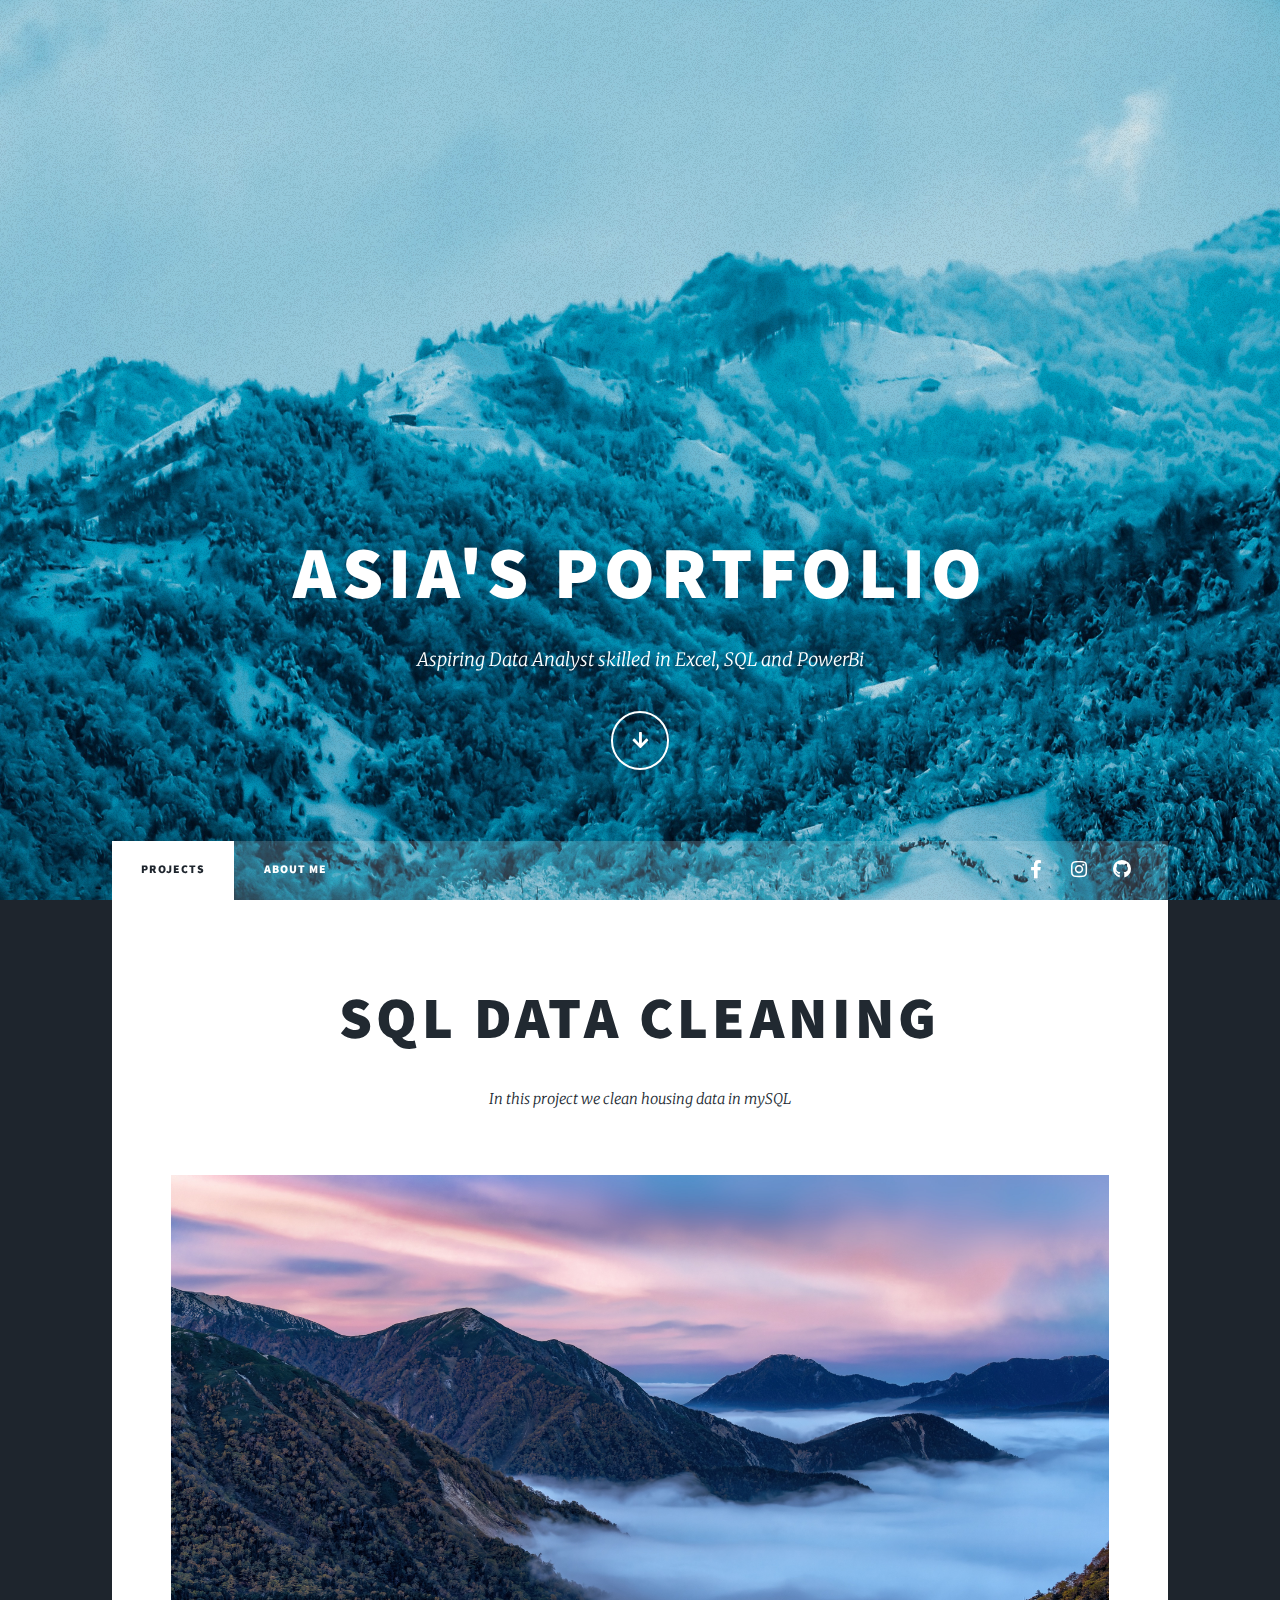
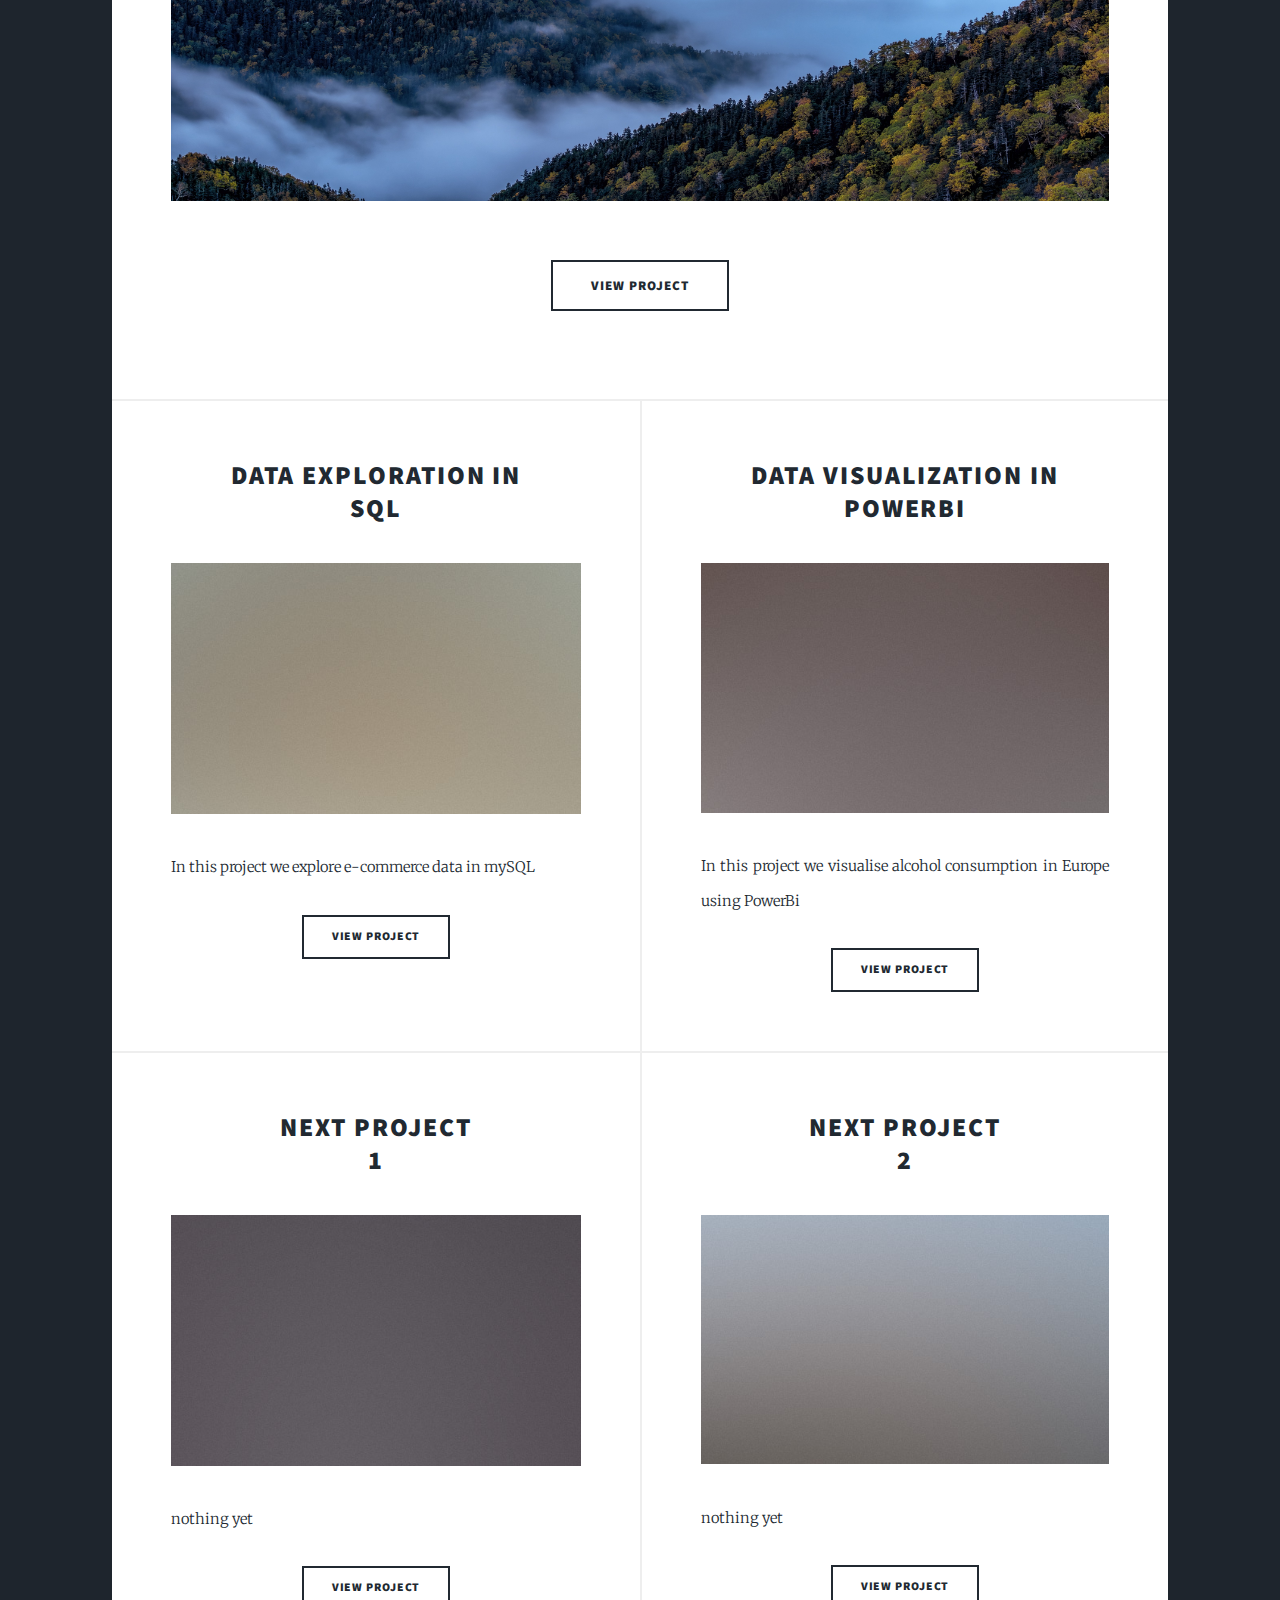
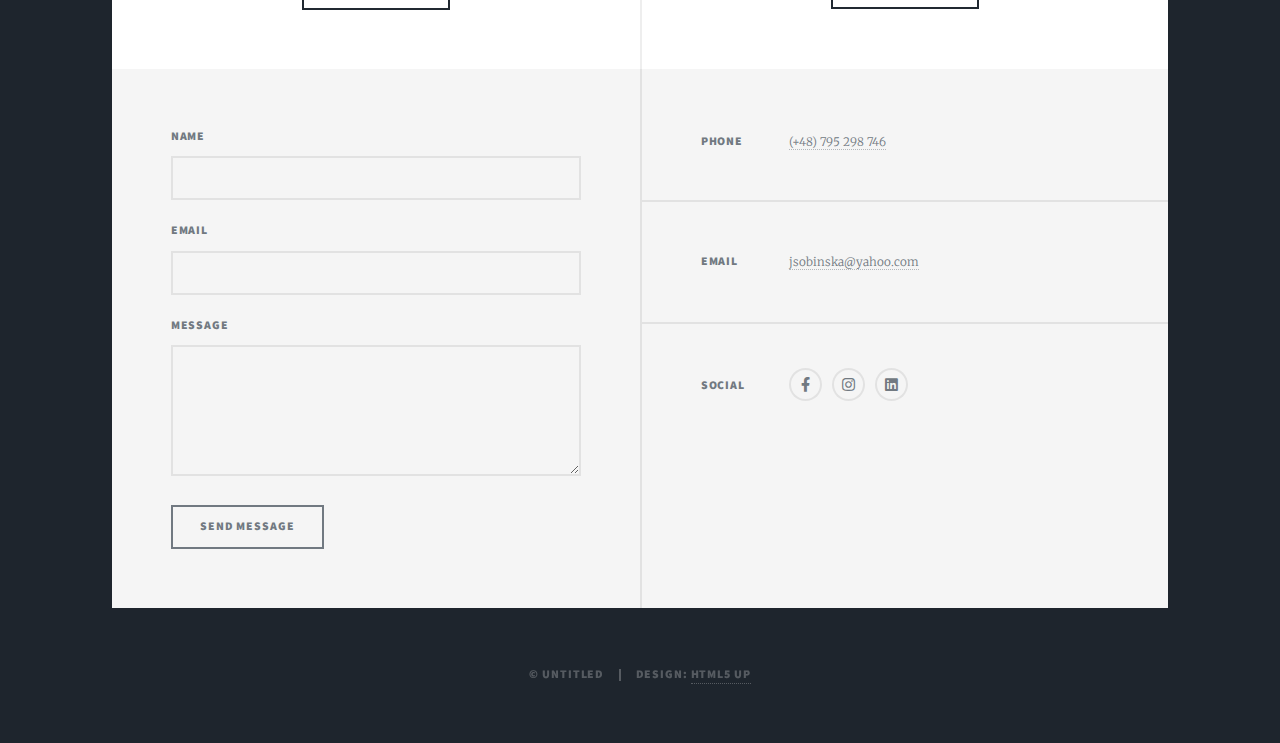
==== index.html @ 91b2936a "Add files via upload" ====
<!DOCTYPE HTML>
<!--
	Massively by HTML5 UP
	html5up.net | @ajlkn
	Free for personal and commercial use under the CCA 3.0 license (html5up.net/license)
-->
<html>
	<head>
		<title>Asia's Portfolio</title>
		<meta charset="utf-8" />
		<meta name="viewport" content="width=device-width, initial-scale=1, user-scalable=no" />
		<link rel="stylesheet" href="assets/css/main.css" />
		<noscript><link rel="stylesheet" href="assets/css/noscript.css" /></noscript>
	</head>
	<body class="is-preload">

		<!-- Wrapper -->
			<div id="wrapper" class="fade-in">

				<!-- Intro -->
					<div id="intro">
						<h1>Asia's Portfolio<br />
						</h1>
						<p>Aspiring Data Analyst skilled in Excel, SQL and PowerBi</p>
						<ul class="actions">
							<li><a href="#header" class="button icon solid solo fa-arrow-down scrolly">Continue</a></li>
						</ul>
					</div>

				<!-- Nav -->
					<nav id="nav">
						<ul class="links">
							<li class="active"><a href="index.html">Projects</a></li>
							<li><a href="generic.html">About me</a></li>
						</ul>
						<ul class="icons">
							<li><a href="#" class="icon brands fa-facebook-f"><span class="label">Facebook</span></a></li>
							<li><a href="#" class="icon brands fa-instagram"><span class="label">Instagram</span></a></li>
							<li><a href="#" class="icon brands fa-github"><span class="label">GitHub</span></a></li>
						</ul>
					</nav>

				<!-- Main -->
					<div id="main">

						<!-- Featured Post -->
							<article class="post featured">
								<header class="major">
									<h2><a href="#"> SQL Data Cleaning<br />
									</a></h2>
									<p>In this project we clean housing data in mySQL</p>
								</header>
								<a href="#" class="image main"><img src="images/mountains-7538471.jpg" alt="" /></a>
								<ul class="actions special">
									<li><a href="#" class="button large">View Project</a></li>
								</ul>
							</article>

						<!-- Posts -->
							<section class="posts">
								<article>
									<header>
										<h2><a href="#">Data Exploration in <br />
										SQL</a></h2>
									</header>
									<a href="#" class="image fit"><img src="images/pic02.jpg" alt="" /></a>
									<p>In this project we explore e-commerce data in mySQL</p>
									<ul class="actions special">
										<li><a href="#" class="button">View Project</a></li>
									</ul>
								</article>
								<article>
									<header>
										<h2><a href="#">Data Visualization in PowerBi<br />
										</a></h2>
									</header>
									<a href="#" class="image fit"><img src="images/pic03.jpg" alt="" /></a>
									<p>In this project we visualise alcohol consumption in Europe using PowerBi</p>
									<ul class="actions special">
										<li><a href="#" class="button">View Project</a></li>
									</ul>
								</article>
								<article>
									<header>
										<h2><a href="#">NEXT project<br />
										1</a></h2>
									</header>
									<a href="#" class="image fit"><img src="images/pic04.jpg" alt="" /></a>
									<p>nothing yet</p>
									<ul class="actions special">
										<li><a href="#" class="button">View Project</a></li>
									</ul>
								</article>
								<article>
									<header>
										<h2><a href="#">NEXT project<br />
										2</a></h2>
									</header>
									<a href="#" class="image fit"><img src="images/pic05.jpg" alt="" /></a>
									<p>nothing yet</p>
									<ul class="actions special">
										<li><a href="#" class="button">View Project</a></li>
									</ul>
								</article>
								
							</section>

					</div>

				<!-- Footer -->
					<footer id="footer">
						<section>
							<form method="post" action="#">
								<div class="fields">
									<div class="field">
										<label for="name">Name</label>
										<input type="text" name="name" id="name" />
									</div>
									<div class="field">
										<label for="email">Email</label>
										<input type="text" name="email" id="email" />
									</div>
									<div class="field">
										<label for="message">Message</label>
										<textarea name="message" id="message" rows="3"></textarea>
									</div>
								</div>
								<ul class="actions">
									<li><input type="submit" value="Send Message" /></li>
								</ul>
							</form>
						</section>
						<section class="split contact">
							<section>
								<h3>Phone</h3>
								<p><a href="#">(+48) 795 298 746</a></p>
							</section>
							<section>
								<h3>Email</h3>
								<p><a href="#">jsobinska@yahoo.com</a></p>
							</section>
							<section>
								<h3>Social</h3>
								<ul class="icons alt">
									<li><a href="#" class="icon brands alt fa-facebook-f"><span class="label">Facebook</span></a></li>
									<li><a href="#" class="icon brands alt fa-instagram"><span class="label">Instagram</span></a></li>
									<li><a href="#" class="icon brands alt fa-linkedin"><span class="label">Linkedin</span></a></li>
								</ul>
							</section>
						</section>
					</footer>

				<!-- Copyright -->
					<div id="copyright">
						<ul><li>&copy; Untitled</li><li>Design: <a href="https://html5up.net">HTML5 UP</a></li></ul>
					</div>

			</div>

		<!-- Scripts -->
			<script src="assets/js/jquery.min.js"></script>
			<script src="assets/js/jquery.scrollex.min.js"></script>
			<script src="assets/js/jquery.scrolly.min.js"></script>
			<script src="assets/js/browser.min.js"></script>
			<script src="assets/js/breakpoints.min.js"></script>
			<script src="assets/js/util.js"></script>
			<script src="assets/js/main.js"></script>

	</body>
</html>
---- assets/css/main.css ----
@import url(fontawesome-all.min.css);
@import url("https://fonts.googleapis.com/css?family=Merriweather:300,700,300italic,700italic|Source+Sans+Pro:900");

/*
	Massively by HTML5 UP
	html5up.net | @ajlkn
	Free for personal and commercial use under the CCA 3.0 license (html5up.net/license)
*/

html, body, div, span, applet, object,
iframe, h1, h2, h3, h4, h5, h6, p, blockquote,
pre, a, abbr, acronym, address, big, cite,
code, del, dfn, em, img, ins, kbd, q, s, samp,
small, strike, strong, sub, sup, tt, var, b,
u, i, center, dl, dt, dd, ol, ul, li, fieldset,
form, label, legend, table, caption, tbody,
tfoot, thead, tr, th, td, article, aside,
canvas, details, embed, figure, figcaption,
footer, header, hgroup, menu, nav, output, ruby,
section, summary, time, mark, audio, video {
	margin: 0;
	padding: 0;
	border: 0;
	font-size: 100%;
	font: inherit;
	vertical-align: baseline;}

article, aside, details, figcaption, figure,
footer, header, hgroup, menu, nav, section {
	display: block;}

body {
	line-height: 1;
}

ol, ul {
	list-style: none;
}

blockquote, q {
	quotes: none;
}

	blockquote:before, blockquote:after, q:before, q:after {
		content: '';
		content: none;
	}

table {
	border-collapse: collapse;
	border-spacing: 0;
}

body {
	-webkit-text-size-adjust: none;
}

mark {
	background-color: transparent;
	color: inherit;
}

input::-moz-focus-inner {
	border: 0;
	padding: 0;
}

input, select, textarea {
	-moz-appearance: none;
	-webkit-appearance: none;
	-ms-appearance: none;
	appearance: none;
}

/* Basic */

	@-ms-viewport {
		width: device-width;
	}

	body {
		-ms-overflow-style: scrollbar;
	}

	@media screen and (max-width: 480px) {

		html, body {
			min-width: 320px;
		}

	}

	html {
		box-sizing: border-box;
	}

	*, *:before, *:after {
		box-sizing: inherit;
	}

	body {
		background-color: #1e252d;
	}

		body.is-preload *, body.is-preload *:before, body.is-preload *:after {
			-moz-animation: none !important;
			-webkit-animation: none !important;
			-ms-animation: none !important;
			animation: none !important;
			-moz-transition: none !important;
			-webkit-transition: none !important;
			-ms-transition: none !important;
			transition: none !important;
		}

/* Type */

	html {
		font-size: 16pt;
	}

		@media screen and (max-width: 1680px) {

			html {
				font-size: 12pt;
			}

		}

		@media screen and (max-width: 1280px) {

			html {
				font-size: 11pt;
			}

		}

		@media screen and (max-width: 360px) {

			html {
				font-size: 10pt;
			}

		}

	body {
		color: #212931;
	}

	body, input, select, textarea {
		font-family: "Merriweather", Georgia, serif;
		font-weight: 300;
		font-size: 1rem;
		line-height: 2.375;
	}

	a {
		-moz-transition: color 0.2s ease-in-out, background-color 0.2s ease-in-out, border-color 0.2s ease-in-out, box-shadow 0.2s ease-in-out;
		-webkit-transition: color 0.2s ease-in-out, background-color 0.2s ease-in-out, border-color 0.2s ease-in-out, box-shadow 0.2s ease-in-out;
		-ms-transition: color 0.2s ease-in-out, background-color 0.2s ease-in-out, border-color 0.2s ease-in-out, box-shadow 0.2s ease-in-out;
		transition: color 0.2s ease-in-out, background-color 0.2s ease-in-out, border-color 0.2s ease-in-out, box-shadow 0.2s ease-in-out;
		border-bottom: dotted 1px;
		text-decoration: none;
	}

		a:hover {
			border-bottom-color: transparent;
		}

	strong, b {
		font-weight: 600;
	}

	em, i {
		font-style: italic;
	}

	p {
		text-align: justify;
		margin: 0 0 2rem 0;
	}

	h1, h2, h3, h4, h5, h6 {
		font-family: "Source Sans Pro", Helvetica, sans-serif;
		font-weight: 900;
		line-height: 1.5;
		letter-spacing: 0.075em;
		text-transform: uppercase;
		margin: 0 0 1rem 0;
	}

		h1 a, h2 a, h3 a, h4 a, h5 a, h6 a {
			border-bottom: 0;
			color: inherit;
			text-decoration: none;
		}

	h1 {
		font-size: 4rem;
		line-height: 1.1;
		margin: 0 0 2rem 0;
	}

	h2 {
		font-size: 1.75rem;
		line-height: 1.3;
		margin: 0 0 1.5rem 0;
	}

	h3 {
		font-size: 1.25rem;
		margin: 0 0 1.5rem 0;
	}

	h4 {
		font-size: 1rem;
	}

	h5 {
		font-size: 0.9rem;
	}

	h6 {
		font-size: 0.8rem;
	}

	sub {
		font-size: 0.8rem;
		position: relative;
		top: 0.5rem;
	}

	sup {
		font-size: 0.8rem;
		position: relative;
		top: -0.5rem;
	}

	blockquote {
		border-left: solid 4px;
		font-style: italic;
		margin: 0 0 2rem 0;
		padding: 0.5rem 0 0.5rem 2rem;
	}

	code {
		border: solid 2px;
		font-family: "Courier New", monospace;
		font-size: 0.9rem;
		margin: 0 0.25rem;
		padding: 0.25rem 0.65rem;
	}

	pre {
		-webkit-overflow-scrolling: touch;
		font-family: "Courier New", monospace;
		font-size: 0.9rem;
		margin: 0 0 2rem 0;
	}

		pre code {
			display: block;
			line-height: 1.75;
			padding: 1rem 1.5rem;
			overflow-x: auto;
		}

	hr {
		border: 0;
		border-bottom: solid 2px;
		margin: 3rem 0;
	}

		hr.major {
			margin: 5rem 0;
		}

	.align-left {
		text-align: left;
	}

	.align-center {
		text-align: center;
	}

	.align-right {
		text-align: right;
	}

	input, select, textarea {
		color: #212931;
	}

	a {
		color: #212931;
		border-bottom-color: rgba(33, 41, 49, 0.5);
	}

		a:hover {
			border-bottom-color: transparent;
			color: #18bfef !important;
		}

	strong, b {
		color: #212931;
	}

	h1, h2, h3, h4, h5, h6 {
		color: #212931;
	}

	blockquote {
		border-left-color: #eeeeee;
	}

	code {
		background: rgba(220, 220, 220, 0.25);
		border-color: #eeeeee;
	}

	hr {
		border-bottom-color: #eeeeee;
	}

/* Row */

	.row {
		display: flex;
		flex-wrap: wrap;
		box-sizing: border-box;
		align-items: stretch;
	}

		.row > * {
			box-sizing: border-box;
		}

		.row.gtr-uniform > * > :last-child {
			margin-bottom: 0;
		}

		.row.aln-left {
			justify-content: flex-start;
		}

		.row.aln-center {
			justify-content: center;
		}

		.row.aln-right {
			justify-content: flex-end;
		}

		.row.aln-top {
			align-items: flex-start;
		}

		.row.aln-middle {
			align-items: center;
		}

		.row.aln-bottom {
			align-items: flex-end;
		}

		.row > .imp {
			order: -1;
		}

		.row > .col-1 {
			width: 8.33333%;
		}

		.row > .off-1 {
			margin-left: 8.33333%;
		}

		.row > .col-2 {
			width: 16.66667%;
		}

		.row > .off-2 {
			margin-left: 16.66667%;
		}

		.row > .col-3 {
			width: 25%;
		}

		.row > .off-3 {
			margin-left: 25%;
		}

		.row > .col-4 {
			width: 33.33333%;
		}

		.row > .off-4 {
			margin-left: 33.33333%;
		}

		.row > .col-5 {
			width: 41.66667%;
		}

		.row > .off-5 {
			margin-left: 41.66667%;
		}

		.row > .col-6 {
			width: 50%;
		}

		.row > .off-6 {
			margin-left: 50%;
		}

		.row > .col-7 {
			width: 58.33333%;
		}

		.row > .off-7 {
			margin-left: 58.33333%;
		}

		.row > .col-8 {
			width: 66.66667%;
		}

		.row > .off-8 {
			margin-left: 66.66667%;
		}

		.row > .col-9 {
			width: 75%;
		}

		.row > .off-9 {
			margin-left: 75%;
		}

		.row > .col-10 {
			width: 83.33333%;
		}

		.row > .off-10 {
			margin-left: 83.33333%;
		}

		.row > .col-11 {
			width: 91.66667%;
		}

		.row > .off-11 {
			margin-left: 91.66667%;
		}

		.row > .col-12 {
			width: 100%;
		}

		.row > .off-12 {
			margin-left: 100%;
		}

		.row.gtr-0 {
			margin-top: 0;
			margin-left: 0rem;
		}

			.row.gtr-0 > * {
				padding: 0 0 0 0rem;
			}

			.row.gtr-0.gtr-uniform {
				margin-top: 0rem;
			}

				.row.gtr-0.gtr-uniform > * {
					padding-top: 0rem;
				}

		.row.gtr-25 {
			margin-top: 0;
			margin-left: -0.375rem;
		}

			.row.gtr-25 > * {
				padding: 0 0 0 0.375rem;
			}

			.row.gtr-25.gtr-uniform {
				margin-top: -0.375rem;
			}

				.row.gtr-25.gtr-uniform > * {
					padding-top: 0.375rem;
				}

		.row.gtr-50 {
			margin-top: 0;
			margin-left: -0.75rem;
		}

			.row.gtr-50 > * {
				padding: 0 0 0 0.75rem;
			}

			.row.gtr-50.gtr-uniform {
				margin-top: -0.75rem;
			}

				.row.gtr-50.gtr-uniform > * {
					padding-top: 0.75rem;
				}

		.row {
			margin-top: 0;
			margin-left: -1.5rem;
		}

			.row > * {
				padding: 0 0 0 1.5rem;
			}

			.row.gtr-uniform {
				margin-top: -1.5rem;
			}

				.row.gtr-uniform > * {
					padding-top: 1.5rem;
				}

		.row.gtr-150 {
			margin-top: 0;
			margin-left: -2.25rem;
		}

			.row.gtr-150 > * {
				padding: 0 0 0 2.25rem;
			}

			.row.gtr-150.gtr-uniform {
				margin-top: -2.25rem;
			}

				.row.gtr-150.gtr-uniform > * {
					padding-top: 2.25rem;
				}

		.row.gtr-200 {
			margin-top: 0;
			margin-left: -3rem;
		}

			.row.gtr-200 > * {
				padding: 0 0 0 3rem;
			}

			.row.gtr-200.gtr-uniform {
				margin-top: -3rem;
			}

				.row.gtr-200.gtr-uniform > * {
					padding-top: 3rem;
				}

		@media screen and (max-width: 1680px) {

			.row {
				display: flex;
				flex-wrap: wrap;
				box-sizing: border-box;
				align-items: stretch;
			}

				.row > * {
					box-sizing: border-box;
				}

				.row.gtr-uniform > * > :last-child {
					margin-bottom: 0;
				}

				.row.aln-left {
					justify-content: flex-start;
				}

				.row.aln-center {
					justify-content: center;
				}

				.row.aln-right {
					justify-content: flex-end;
				}

				.row.aln-top {
					align-items: flex-start;
				}

				.row.aln-middle {
					align-items: center;
				}

				.row.aln-bottom {
					align-items: flex-end;
				}

				.row > .imp-xlarge {
					order: -1;
				}

				.row > .col-1-xlarge {
					width: 8.33333%;
				}

				.row > .off-1-xlarge {
					margin-left: 8.33333%;
				}

				.row > .col-2-xlarge {
					width: 16.66667%;
				}

				.row > .off-2-xlarge {
					margin-left: 16.66667%;
				}

				.row > .col-3-xlarge {
					width: 25%;
				}

				.row > .off-3-xlarge {
					margin-left: 25%;
				}

				.row > .col-4-xlarge {
					width: 33.33333%;
				}

				.row > .off-4-xlarge {
					margin-left: 33.33333%;
				}

				.row > .col-5-xlarge {
					width: 41.66667%;
				}

				.row > .off-5-xlarge {
					margin-left: 41.66667%;
				}

				.row > .col-6-xlarge {
					width: 50%;
				}

				.row > .off-6-xlarge {
					margin-left: 50%;
				}

				.row > .col-7-xlarge {
					width: 58.33333%;
				}

				.row > .off-7-xlarge {
					margin-left: 58.33333%;
				}

				.row > .col-8-xlarge {
					width: 66.66667%;
				}

				.row > .off-8-xlarge {
					margin-left: 66.66667%;
				}

				.row > .col-9-xlarge {
					width: 75%;
				}

				.row > .off-9-xlarge {
					margin-left: 75%;
				}

				.row > .col-10-xlarge {
					width: 83.33333%;
				}

				.row > .off-10-xlarge {
					margin-left: 83.33333%;
				}

				.row > .col-11-xlarge {
					width: 91.66667%;
				}

				.row > .off-11-xlarge {
					margin-left: 91.66667%;
				}

				.row > .col-12-xlarge {
					width: 100%;
				}

				.row > .off-12-xlarge {
					margin-left: 100%;
				}

				.row.gtr-0 {
					margin-top: 0;
					margin-left: 0rem;
				}

					.row.gtr-0 > * {
						padding: 0 0 0 0rem;
					}

					.row.gtr-0.gtr-uniform {
						margin-top: 0rem;
					}

						.row.gtr-0.gtr-uniform > * {
							padding-top: 0rem;
						}

				.row.gtr-25 {
					margin-top: 0;
					margin-left: -0.375rem;
				}

					.row.gtr-25 > * {
						padding: 0 0 0 0.375rem;
					}

					.row.gtr-25.gtr-uniform {
						margin-top: -0.375rem;
					}

						.row.gtr-25.gtr-uniform > * {
							padding-top: 0.375rem;
						}

				.row.gtr-50 {
					margin-top: 0;
					margin-left: -0.75rem;
				}

					.row.gtr-50 > * {
						padding: 0 0 0 0.75rem;
					}

					.row.gtr-50.gtr-uniform {
						margin-top: -0.75rem;
					}

						.row.gtr-50.gtr-uniform > * {
							padding-top: 0.75rem;
						}

				.row {
					margin-top: 0;
					margin-left: -1.5rem;
				}

					.row > * {
						padding: 0 0 0 1.5rem;
					}

					.row.gtr-uniform {
						margin-top: -1.5rem;
					}

						.row.gtr-uniform > * {
							padding-top: 1.5rem;
						}

				.row.gtr-150 {
					margin-top: 0;
					margin-left: -2.25rem;
				}

					.row.gtr-150 > * {
						padding: 0 0 0 2.25rem;
					}

					.row.gtr-150.gtr-uniform {
						margin-top: -2.25rem;
					}

						.row.gtr-150.gtr-uniform > * {
							padding-top: 2.25rem;
						}

				.row.gtr-200 {
					margin-top: 0;
					margin-left: -3rem;
				}

					.row.gtr-200 > * {
						padding: 0 0 0 3rem;
					}

					.row.gtr-200.gtr-uniform {
						margin-top: -3rem;
					}

						.row.gtr-200.gtr-uniform > * {
							padding-top: 3rem;
						}

		}

		@media screen and (max-width: 1280px) {

			.row {
				display: flex;
				flex-wrap: wrap;
				box-sizing: border-box;
				align-items: stretch;
			}

				.row > * {
					box-sizing: border-box;
				}

				.row.gtr-uniform > * > :last-child {
					margin-bottom: 0;
				}

				.row.aln-left {
					justify-content: flex-start;
				}

				.row.aln-center {
					justify-content: center;
				}

				.row.aln-right {
					justify-content: flex-end;
				}

				.row.aln-top {
					align-items: flex-start;
				}

				.row.aln-middle {
					align-items: center;
				}

				.row.aln-bottom {
					align-items: flex-end;
				}

				.row > .imp-large {
					order: -1;
				}

				.row > .col-1-large {
					width: 8.33333%;
				}

				.row > .off-1-large {
					margin-left: 8.33333%;
				}

				.row > .col-2-large {
					width: 16.66667%;
				}

				.row > .off-2-large {
					margin-left: 16.66667%;
				}

				.row > .col-3-large {
					width: 25%;
				}

				.row > .off-3-large {
					margin-left: 25%;
				}

				.row > .col-4-large {
					width: 33.33333%;
				}

				.row > .off-4-large {
					margin-left: 33.33333%;
				}

				.row > .col-5-large {
					width: 41.66667%;
				}

				.row > .off-5-large {
					margin-left: 41.66667%;
				}

				.row > .col-6-large {
					width: 50%;
				}

				.row > .off-6-large {
					margin-left: 50%;
				}

				.row > .col-7-large {
					width: 58.33333%;
				}

				.row > .off-7-large {
					margin-left: 58.33333%;
				}

				.row > .col-8-large {
					width: 66.66667%;
				}

				.row > .off-8-large {
					margin-left: 66.66667%;
				}

				.row > .col-9-large {
					width: 75%;
				}

				.row > .off-9-large {
					margin-left: 75%;
				}

				.row > .col-10-large {
					width: 83.33333%;
				}

				.row > .off-10-large {
					margin-left: 83.33333%;
				}

				.row > .col-11-large {
					width: 91.66667%;
				}

				.row > .off-11-large {
					margin-left: 91.66667%;
				}

				.row > .col-12-large {
					width: 100%;
				}

				.row > .off-12-large {
					margin-left: 100%;
				}

				.row.gtr-0 {
					margin-top: 0;
					margin-left: 0rem;
				}

					.row.gtr-0 > * {
						padding: 0 0 0 0rem;
					}

					.row.gtr-0.gtr-uniform {
						margin-top: 0rem;
					}

						.row.gtr-0.gtr-uniform > * {
							padding-top: 0rem;
						}

				.row.gtr-25 {
					margin-top: 0;
					margin-left: -0.375rem;
				}

					.row.gtr-25 > * {
						padding: 0 0 0 0.375rem;
					}

					.row.gtr-25.gtr-uniform {
						margin-top: -0.375rem;
					}

						.row.gtr-25.gtr-uniform > * {
							padding-top: 0.375rem;
						}

				.row.gtr-50 {
					margin-top: 0;
					margin-left: -0.75rem;
				}

					.row.gtr-50 > * {
						padding: 0 0 0 0.75rem;
					}

					.row.gtr-50.gtr-uniform {
						margin-top: -0.75rem;
					}

						.row.gtr-50.gtr-uniform > * {
							padding-top: 0.75rem;
						}

				.row {
					margin-top: 0;
					margin-left: -1.5rem;
				}

					.row > * {
						padding: 0 0 0 1.5rem;
					}

					.row.gtr-uniform {
						margin-top: -1.5rem;
					}

						.row.gtr-uniform > * {
							padding-top: 1.5rem;
						}

				.row.gtr-150 {
					margin-top: 0;
					margin-left: -2.25rem;
				}

					.row.gtr-150 > * {
						padding: 0 0 0 2.25rem;
					}

					.row.gtr-150.gtr-uniform {
						margin-top: -2.25rem;
					}

						.row.gtr-150.gtr-uniform > * {
							padding-top: 2.25rem;
						}

				.row.gtr-200 {
					margin-top: 0;
					margin-left: -3rem;
				}

					.row.gtr-200 > * {
						padding: 0 0 0 3rem;
					}

					.row.gtr-200.gtr-uniform {
						margin-top: -3rem;
					}

						.row.gtr-200.gtr-uniform > * {
							padding-top: 3rem;
						}

		}

		@media screen and (max-width: 980px) {

			.row {
				display: flex;
				flex-wrap: wrap;
				box-sizing: border-box;
				align-items: stretch;
			}

				.row > * {
					box-sizing: border-box;
				}

				.row.gtr-uniform > * > :last-child {
					margin-bottom: 0;
				}

				.row.aln-left {
					justify-content: flex-start;
				}

				.row.aln-center {
					justify-content: center;
				}

				.row.aln-right {
					justify-content: flex-end;
				}

				.row.aln-top {
					align-items: flex-start;
				}

				.row.aln-middle {
					align-items: center;
				}

				.row.aln-bottom {
					align-items: flex-end;
				}

				.row > .imp-medium {
					order: -1;
				}

				.row > .col-1-medium {
					width: 8.33333%;
				}

				.row > .off-1-medium {
					margin-left: 8.33333%;
				}

				.row > .col-2-medium {
					width: 16.66667%;
				}

				.row > .off-2-medium {
					margin-left: 16.66667%;
				}

				.row > .col-3-medium {
					width: 25%;
				}

				.row > .off-3-medium {
					margin-left: 25%;
				}

				.row > .col-4-medium {
					width: 33.33333%;
				}

				.row > .off-4-medium {
					margin-left: 33.33333%;
				}

				.row > .col-5-medium {
					width: 41.66667%;
				}

				.row > .off-5-medium {
					margin-left: 41.66667%;
				}

				.row > .col-6-medium {
					width: 50%;
				}

				.row > .off-6-medium {
					margin-left: 50%;
				}

				.row > .col-7-medium {
					width: 58.33333%;
				}

				.row > .off-7-medium {
					margin-left: 58.33333%;
				}

				.row > .col-8-medium {
					width: 66.66667%;
				}

				.row > .off-8-medium {
					margin-left: 66.66667%;
				}

				.row > .col-9-medium {
					width: 75%;
				}

				.row > .off-9-medium {
					margin-left: 75%;
				}

				.row > .col-10-medium {
					width: 83.33333%;
				}

				.row > .off-10-medium {
					margin-left: 83.33333%;
				}

				.row > .col-11-medium {
					width: 91.66667%;
				}

				.row > .off-11-medium {
					margin-left: 91.66667%;
				}

				.row > .col-12-medium {
					width: 100%;
				}

				.row > .off-12-medium {
					margin-left: 100%;
				}

				.row.gtr-0 {
					margin-top: 0;
					margin-left: 0rem;
				}

					.row.gtr-0 > * {
						padding: 0 0 0 0rem;
					}

					.row.gtr-0.gtr-uniform {
						margin-top: 0rem;
					}

						.row.gtr-0.gtr-uniform > * {
							padding-top: 0rem;
						}

				.row.gtr-25 {
					margin-top: 0;
					margin-left: -0.375rem;
				}

					.row.gtr-25 > * {
						padding: 0 0 0 0.375rem;
					}

					.row.gtr-25.gtr-uniform {
						margin-top: -0.375rem;
					}

						.row.gtr-25.gtr-uniform > * {
							padding-top: 0.375rem;
						}

				.row.gtr-50 {
					margin-top: 0;
					margin-left: -0.75rem;
				}

					.row.gtr-50 > * {
						padding: 0 0 0 0.75rem;
					}

					.row.gtr-50.gtr-uniform {
						margin-top: -0.75rem;
					}

						.row.gtr-50.gtr-uniform > * {
							padding-top: 0.75rem;
						}

				.row {
					margin-top: 0;
					margin-left: -1.5rem;
				}

					.row > * {
						padding: 0 0 0 1.5rem;
					}

					.row.gtr-uniform {
						margin-top: -1.5rem;
					}

						.row.gtr-uniform > * {
							padding-top: 1.5rem;
						}

				.row.gtr-150 {
					margin-top: 0;
					margin-left: -2.25rem;
				}

					.row.gtr-150 > * {
						padding: 0 0 0 2.25rem;
					}

					.row.gtr-150.gtr-uniform {
						margin-top: -2.25rem;
					}

						.row.gtr-150.gtr-uniform > * {
							padding-top: 2.25rem;
						}

				.row.gtr-200 {
					margin-top: 0;
					margin-left: -3rem;
				}

					.row.gtr-200 > * {
						padding: 0 0 0 3rem;
					}

					.row.gtr-200.gtr-uniform {
						margin-top: -3rem;
					}

						.row.gtr-200.gtr-uniform > * {
							padding-top: 3rem;
						}

		}

		@media screen and (max-width: 736px) {

			.row {
				display: flex;
				flex-wrap: wrap;
				box-sizing: border-box;
				align-items: stretch;
			}

				.row > * {
					box-sizing: border-box;
				}

				.row.gtr-uniform > * > :last-child {
					margin-bottom: 0;
				}

				.row.aln-left {
					justify-content: flex-start;
				}

				.row.aln-center {
					justify-content: center;
				}

				.row.aln-right {
					justify-content: flex-end;
				}

				.row.aln-top {
					align-items: flex-start;
				}

				.row.aln-middle {
					align-items: center;
				}

				.row.aln-bottom {
					align-items: flex-end;
				}

				.row > .imp-small {
					order: -1;
				}

				.row > .col-1-small {
					width: 8.33333%;
				}

				.row > .off-1-small {
					margin-left: 8.33333%;
				}

				.row > .col-2-small {
					width: 16.66667%;
				}

				.row > .off-2-small {
					margin-left: 16.66667%;
				}

				.row > .col-3-small {
					width: 25%;
				}

				.row > .off-3-small {
					margin-left: 25%;
				}

				.row > .col-4-small {
					width: 33.33333%;
				}

				.row > .off-4-small {
					margin-left: 33.33333%;
				}

				.row > .col-5-small {
					width: 41.66667%;
				}

				.row > .off-5-small {
					margin-left: 41.66667%;
				}

				.row > .col-6-small {
					width: 50%;
				}

				.row > .off-6-small {
					margin-left: 50%;
				}

				.row > .col-7-small {
					width: 58.33333%;
				}

				.row > .off-7-small {
					margin-left: 58.33333%;
				}

				.row > .col-8-small {
					width: 66.66667%;
				}

				.row > .off-8-small {
					margin-left: 66.66667%;
				}

				.row > .col-9-small {
					width: 75%;
				}

				.row > .off-9-small {
					margin-left: 75%;
				}

				.row > .col-10-small {
					width: 83.33333%;
				}

				.row > .off-10-small {
					margin-left: 83.33333%;
				}

				.row > .col-11-small {
					width: 91.66667%;
				}

				.row > .off-11-small {
					margin-left: 91.66667%;
				}

				.row > .col-12-small {
					width: 100%;
				}

				.row > .off-12-small {
					margin-left: 100%;
				}

				.row.gtr-0 {
					margin-top: 0;
					margin-left: 0rem;
				}

					.row.gtr-0 > * {
						padding: 0 0 0 0rem;
					}

					.row.gtr-0.gtr-uniform {
						margin-top: 0rem;
					}

						.row.gtr-0.gtr-uniform > * {
							padding-top: 0rem;
						}

				.row.gtr-25 {
					margin-top: 0;
					margin-left: -0.375rem;
				}

					.row.gtr-25 > * {
						padding: 0 0 0 0.375rem;
					}

					.row.gtr-25.gtr-uniform {
						margin-top: -0.375rem;
					}

						.row.gtr-25.gtr-uniform > * {
							padding-top: 0.375rem;
						}

				.row.gtr-50 {
					margin-top: 0;
					margin-left: -0.75rem;
				}

					.row.gtr-50 > * {
						padding: 0 0 0 0.75rem;
					}

					.row.gtr-50.gtr-uniform {
						margin-top: -0.75rem;
					}

						.row.gtr-50.gtr-uniform > * {
							padding-top: 0.75rem;
						}

				.row {
					margin-top: 0;
					margin-left: -1.5rem;
				}

					.row > * {
						padding: 0 0 0 1.5rem;
					}

					.row.gtr-uniform {
						margin-top: -1.5rem;
					}

						.row.gtr-uniform > * {
							padding-top: 1.5rem;
						}

				.row.gtr-150 {
					margin-top: 0;
					margin-left: -2.25rem;
				}

					.row.gtr-150 > * {
						padding: 0 0 0 2.25rem;
					}

					.row.gtr-150.gtr-uniform {
						margin-top: -2.25rem;
					}

						.row.gtr-150.gtr-uniform > * {
							padding-top: 2.25rem;
						}

				.row.gtr-200 {
					margin-top: 0;
					margin-left: -3rem;
				}

					.row.gtr-200 > * {
						padding: 0 0 0 3rem;
					}

					.row.gtr-200.gtr-uniform {
						margin-top: -3rem;
					}

						.row.gtr-200.gtr-uniform > * {
							padding-top: 3rem;
						}

		}

		@media screen and (max-width: 480px) {

			.row {
				display: flex;
				flex-wrap: wrap;
				box-sizing: border-box;
				align-items: stretch;
			}

				.row > * {
					box-sizing: border-box;
				}

				.row.gtr-uniform > * > :last-child {
					margin-bottom: 0;
				}

				.row.aln-left {
					justify-content: flex-start;
				}

				.row.aln-center {
					justify-content: center;
				}

				.row.aln-right {
					justify-content: flex-end;
				}

				.row.aln-top {
					align-items: flex-start;
				}

				.row.aln-middle {
					align-items: center;
				}

				.row.aln-bottom {
					align-items: flex-end;
				}

				.row > .imp-xsmall {
					order: -1;
				}

				.row > .col-1-xsmall {
					width: 8.33333%;
				}

				.row > .off-1-xsmall {
					margin-left: 8.33333%;
				}

				.row > .col-2-xsmall {
					width: 16.66667%;
				}

				.row > .off-2-xsmall {
					margin-left: 16.66667%;
				}

				.row > .col-3-xsmall {
					width: 25%;
				}

				.row > .off-3-xsmall {
					margin-left: 25%;
				}

				.row > .col-4-xsmall {
					width: 33.33333%;
				}

				.row > .off-4-xsmall {
					margin-left: 33.33333%;
				}

				.row > .col-5-xsmall {
					width: 41.66667%;
				}

				.row > .off-5-xsmall {
					margin-left: 41.66667%;
				}

				.row > .col-6-xsmall {
					width: 50%;
				}

				.row > .off-6-xsmall {
					margin-left: 50%;
				}

				.row > .col-7-xsmall {
					width: 58.33333%;
				}

				.row > .off-7-xsmall {
					margin-left: 58.33333%;
				}

				.row > .col-8-xsmall {
					width: 66.66667%;
				}

				.row > .off-8-xsmall {
					margin-left: 66.66667%;
				}

				.row > .col-9-xsmall {
					width: 75%;
				}

				.row > .off-9-xsmall {
					margin-left: 75%;
				}

				.row > .col-10-xsmall {
					width: 83.33333%;
				}

				.row > .off-10-xsmall {
					margin-left: 83.33333%;
				}

				.row > .col-11-xsmall {
					width: 91.66667%;
				}

				.row > .off-11-xsmall {
					margin-left: 91.66667%;
				}

				.row > .col-12-xsmall {
					width: 100%;
				}

				.row > .off-12-xsmall {
					margin-left: 100%;
				}

				.row.gtr-0 {
					margin-top: 0;
					margin-left: 0rem;
				}

					.row.gtr-0 > * {
						padding: 0 0 0 0rem;
					}

					.row.gtr-0.gtr-uniform {
						margin-top: 0rem;
					}

						.row.gtr-0.gtr-uniform > * {
							padding-top: 0rem;
						}

				.row.gtr-25 {
					margin-top: 0;
					margin-left: -0.375rem;
				}

					.row.gtr-25 > * {
						padding: 0 0 0 0.375rem;
					}

					.row.gtr-25.gtr-uniform {
						margin-top: -0.375rem;
					}

						.row.gtr-25.gtr-uniform > * {
							padding-top: 0.375rem;
						}

				.row.gtr-50 {
					margin-top: 0;
					margin-left: -0.75rem;
				}

					.row.gtr-50 > * {
						padding: 0 0 0 0.75rem;
					}

					.row.gtr-50.gtr-uniform {
						margin-top: -0.75rem;
					}

						.row.gtr-50.gtr-uniform > * {
							padding-top: 0.75rem;
						}

				.row {
					margin-top: 0;
					margin-left: -1.5rem;
				}

					.row > * {
						padding: 0 0 0 1.5rem;
					}

					.row.gtr-uniform {
						margin-top: -1.5rem;
					}

						.row.gtr-uniform > * {
							padding-top: 1.5rem;
						}

				.row.gtr-150 {
					margin-top: 0;
					margin-left: -2.25rem;
				}

					.row.gtr-150 > * {
						padding: 0 0 0 2.25rem;
					}

					.row.gtr-150.gtr-uniform {
						margin-top: -2.25rem;
					}

						.row.gtr-150.gtr-uniform > * {
							padding-top: 2.25rem;
						}

				.row.gtr-200 {
					margin-top: 0;
					margin-left: -3rem;
				}

					.row.gtr-200 > * {
						padding: 0 0 0 3rem;
					}

					.row.gtr-200.gtr-uniform {
						margin-top: -3rem;
					}

						.row.gtr-200.gtr-uniform > * {
							padding-top: 3rem;
						}

		}

		@media screen and (max-width: 360px) {

			.row {
				display: flex;
				flex-wrap: wrap;
				box-sizing: border-box;
				align-items: stretch;
			}

				.row > * {
					box-sizing: border-box;
				}

				.row.gtr-uniform > * > :last-child {
					margin-bottom: 0;
				}

				.row.aln-left {
					justify-content: flex-start;
				}

				.row.aln-center {
					justify-content: center;
				}

				.row.aln-right {
					justify-content: flex-end;
				}

				.row.aln-top {
					align-items: flex-start;
				}

				.row.aln-middle {
					align-items: center;
				}

				.row.aln-bottom {
					align-items: flex-end;
				}

				.row > .imp-xxsmall {
					order: -1;
				}

				.row > .col-1-xxsmall {
					width: 8.33333%;
				}

				.row > .off-1-xxsmall {
					margin-left: 8.33333%;
				}

				.row > .col-2-xxsmall {
					width: 16.66667%;
				}

				.row > .off-2-xxsmall {
					margin-left: 16.66667%;
				}

				.row > .col-3-xxsmall {
					width: 25%;
				}

				.row > .off-3-xxsmall {
					margin-left: 25%;
				}

				.row > .col-4-xxsmall {
					width: 33.33333%;
				}

				.row > .off-4-xxsmall {
					margin-left: 33.33333%;
				}

				.row > .col-5-xxsmall {
					width: 41.66667%;
				}

				.row > .off-5-xxsmall {
					margin-left: 41.66667%;
				}

				.row > .col-6-xxsmall {
					width: 50%;
				}

				.row > .off-6-xxsmall {
					margin-left: 50%;
				}

				.row > .col-7-xxsmall {
					width: 58.33333%;
				}

				.row > .off-7-xxsmall {
					margin-left: 58.33333%;
				}

				.row > .col-8-xxsmall {
					width: 66.66667%;
				}

				.row > .off-8-xxsmall {
					margin-left: 66.66667%;
				}

				.row > .col-9-xxsmall {
					width: 75%;
				}

				.row > .off-9-xxsmall {
					margin-left: 75%;
				}

				.row > .col-10-xxsmall {
					width: 83.33333%;
				}

				.row > .off-10-xxsmall {
					margin-left: 83.33333%;
				}

				.row > .col-11-xxsmall {
					width: 91.66667%;
				}

				.row > .off-11-xxsmall {
					margin-left: 91.66667%;
				}

				.row > .col-12-xxsmall {
					width: 100%;
				}

				.row > .off-12-xxsmall {
					margin-left: 100%;
				}

				.row.gtr-0 {
					margin-top: 0;
					margin-left: 0rem;
				}

					.row.gtr-0 > * {
						padding: 0 0 0 0rem;
					}

					.row.gtr-0.gtr-uniform {
						margin-top: 0rem;
					}

						.row.gtr-0.gtr-uniform > * {
							padding-top: 0rem;
						}

				.row.gtr-25 {
					margin-top: 0;
					margin-left: -0.375rem;
				}

					.row.gtr-25 > * {
						padding: 0 0 0 0.375rem;
					}

					.row.gtr-25.gtr-uniform {
						margin-top: -0.375rem;
					}

						.row.gtr-25.gtr-uniform > * {
							padding-top: 0.375rem;
						}

				.row.gtr-50 {
					margin-top: 0;
					margin-left: -0.75rem;
				}

					.row.gtr-50 > * {
						padding: 0 0 0 0.75rem;
					}

					.row.gtr-50.gtr-uniform {
						margin-top: -0.75rem;
					}

						.row.gtr-50.gtr-uniform > * {
							padding-top: 0.75rem;
						}

				.row {
					margin-top: 0;
					margin-left: -1.5rem;
				}

					.row > * {
						padding: 0 0 0 1.5rem;
					}

					.row.gtr-uniform {
						margin-top: -1.5rem;
					}

						.row.gtr-uniform > * {
							padding-top: 1.5rem;
						}

				.row.gtr-150 {
					margin-top: 0;
					margin-left: -2.25rem;
				}

					.row.gtr-150 > * {
						padding: 0 0 0 2.25rem;
					}

					.row.gtr-150.gtr-uniform {
						margin-top: -2.25rem;
					}

						.row.gtr-150.gtr-uniform > * {
							padding-top: 2.25rem;
						}

				.row.gtr-200 {
					margin-top: 0;
					margin-left: -3rem;
				}

					.row.gtr-200 > * {
						padding: 0 0 0 3rem;
					}

					.row.gtr-200.gtr-uniform {
						margin-top: -3rem;
					}

						.row.gtr-200.gtr-uniform > * {
							padding-top: 3rem;
						}

		}

/* Box */

	.box {
		border: solid 2px;
		margin-bottom: 2rem;
		padding: 1.5rem;
	}

		.box > :last-child,
		.box > :last-child > :last-child,
		.box > :last-child > :last-child > :last-child {
			margin-bottom: 0;
		}

		.box.alt {
			border: 0;
			border-radius: 0;
			padding: 0;
		}

	.box {
		border-color: #eeeeee;
	}

/* Button */

	input[type="submit"],
	input[type="reset"],
	input[type="button"],
	button,
	.button {
		-moz-appearance: none;
		-webkit-appearance: none;
		-ms-appearance: none;
		appearance: none;
		-moz-transition: background-color 0.2s ease-in-out, box-shadow 0.2s ease-in-out, color 0.2s ease-in-out;
		-webkit-transition: background-color 0.2s ease-in-out, box-shadow 0.2s ease-in-out, color 0.2s ease-in-out;
		-ms-transition: background-color 0.2s ease-in-out, box-shadow 0.2s ease-in-out, color 0.2s ease-in-out;
		transition: background-color 0.2s ease-in-out, box-shadow 0.2s ease-in-out, color 0.2s ease-in-out;
		border: 0;
		border-radius: 0;
		cursor: pointer;
		display: inline-block;
		font-family: "Source Sans Pro", Helvetica, sans-serif;
		font-size: 0.8rem;
		font-weight: 900;
		letter-spacing: 0.075em;
		height: 3rem;
		line-height: 3rem;
		padding: 0 2rem;
		text-align: center;
		text-decoration: none;
		text-transform: uppercase;
		white-space: nowrap;
	}

		input[type="submit"].icon:before,
		input[type="reset"].icon:before,
		input[type="button"].icon:before,
		button.icon:before,
		.button.icon:before {
			margin-right: 0.5rem;
		}

		input[type="submit"].icon.solo,
		input[type="reset"].icon.solo,
		input[type="button"].icon.solo,
		button.icon.solo,
		.button.icon.solo {
			position: relative;
			width: 4rem;
			height: 4rem;
			line-height: 4rem;
			border-radius: 4rem;
			text-indent: 4rem;
			overflow: hidden;
			padding: 0;
			white-space: nowrap;
		}

			input[type="submit"].icon.solo:before,
			input[type="reset"].icon.solo:before,
			input[type="button"].icon.solo:before,
			button.icon.solo:before,
			.button.icon.solo:before {
				position: absolute;
				display: block;
				top: 0;
				left: 0;
				width: inherit;
				height: inherit;
				line-height: inherit;
				font-size: 1.25rem;
				margin-right: 0;
				text-align: center;
				text-indent: 0;
			}

		input[type="submit"].fit,
		input[type="reset"].fit,
		input[type="button"].fit,
		button.fit,
		.button.fit {
			width: 100%;
		}

		input[type="submit"].small,
		input[type="reset"].small,
		input[type="button"].small,
		button.small,
		.button.small {
			font-size: 0.7rem;
			height: 2.5rem;
			line-height: 2.5rem;
			padding: 0 1.5rem;
		}

		input[type="submit"].large,
		input[type="reset"].large,
		input[type="button"].large,
		button.large,
		.button.large {
			font-size: 0.9rem;
			height: 3.5rem;
			line-height: 3.5rem;
			padding: 0 2.75rem;
		}

		@media screen and (max-width: 980px) {

			input[type="submit"],
			input[type="reset"],
			input[type="button"],
			button,
			.button {
				font-size: 0.9rem;
				height: 3.25rem;
				line-height: 3.25rem;
			}

				input[type="submit"].large,
				input[type="reset"].large,
				input[type="button"].large,
				button.large,
				.button.large {
					font-size: 1rem;
					height: 3.75rem;
					line-height: 3.75rem;
				}

		}

		input[type="submit"].disabled, input[type="submit"]:disabled,
		input[type="reset"].disabled,
		input[type="reset"]:disabled,
		input[type="button"].disabled,
		input[type="button"]:disabled,
		button.disabled,
		button:disabled,
		.button.disabled,
		.button:disabled {
			pointer-events: none;
			opacity: 0.25;
		}

	input[type="submit"],
	input[type="reset"],
	input[type="button"],
	button,
	.button {
		background-color: transparent;
		box-shadow: inset 0 0 0 2px #212931;
		color: #212931 !important;
	}

		input[type="submit"]:hover,
		input[type="reset"]:hover,
		input[type="button"]:hover,
		button:hover,
		.button:hover {
			box-shadow: inset 0 0 0 2px #18bfef;
			color: #18bfef !important;
		}

		input[type="submit"].primary,
		input[type="reset"].primary,
		input[type="button"].primary,
		button.primary,
		.button.primary {
			background-color: #212931;
			box-shadow: none;
			color: #ffffff !important;
		}

			input[type="submit"].primary:hover,
			input[type="reset"].primary:hover,
			input[type="button"].primary:hover,
			button.primary:hover,
			.button.primary:hover {
				background-color: #18bfef;
			}

/* Form */

	form {
		margin: 0 0 2rem 0;
	}

		form > :last-child {
			margin-bottom: 0;
		}

		form > .fields {
			display: -moz-flex;
			display: -webkit-flex;
			display: -ms-flex;
			display: flex;
			-moz-flex-wrap: wrap;
			-webkit-flex-wrap: wrap;
			-ms-flex-wrap: wrap;
			flex-wrap: wrap;
			width: calc(100% + 3rem);
			margin: -1.5rem 0 2rem -1.5rem;
		}

			form > .fields > .field {
				-moz-flex-grow: 0;
				-webkit-flex-grow: 0;
				-ms-flex-grow: 0;
				flex-grow: 0;
				-moz-flex-shrink: 0;
				-webkit-flex-shrink: 0;
				-ms-flex-shrink: 0;
				flex-shrink: 0;
				padding: 1.5rem 0 0 1.5rem;
				width: calc(100% - 1.5rem);
			}

				form > .fields > .field.half {
					width: calc(50% - 0.75rem);
				}

				form > .fields > .field.third {
					width: calc(100%/3 - 0.5rem);
				}

				form > .fields > .field.quarter {
					width: calc(25% - 0.375rem);
				}

		@media screen and (max-width: 480px) {

			form > .fields {
				width: calc(100% + 3rem);
				margin: -1.5rem 0 2rem -1.5rem;
			}

				form > .fields > .field {
					padding: 1.5rem 0 0 1.5rem;
					width: calc(100% - 1.5rem);
				}

					form > .fields > .field.half {
						width: calc(100% - 1.5rem);
					}

					form > .fields > .field.third {
						width: calc(100% - 1.5rem);
					}

					form > .fields > .field.quarter {
						width: calc(100% - 1.5rem);
					}

		}

	label {
		display: block;
		font-family: "Source Sans Pro", Helvetica, sans-serif;
		font-weight: 900;
		line-height: 1.5;
		letter-spacing: 0.075em;
		font-size: 0.8rem;
		text-transform: uppercase;
		margin: 0 0 0.75rem 0;
	}

		@media screen and (max-width: 980px) {

			label {
				font-size: 0.9rem;
			}

		}

	input[type="text"],
	input[type="password"],
	input[type="email"],
	select,
	textarea {
		-moz-appearance: none;
		-webkit-appearance: none;
		-ms-appearance: none;
		appearance: none;
		background: transparent;
		border-radius: 0;
		border: solid 2px;
		color: inherit;
		display: block;
		outline: 0;
		padding: 0 1rem;
		text-decoration: none;
		width: 100%;
	}

		input[type="text"]:invalid,
		input[type="password"]:invalid,
		input[type="email"]:invalid,
		select:invalid,
		textarea:invalid {
			box-shadow: none;
		}

	select {
		background-size: 1.25rem;
		background-repeat: no-repeat;
		background-position: calc(100% - 1rem) center;
		height: 3rem;
		padding-right: 3rem;
		text-overflow: ellipsis;
	}

		select:focus::-ms-value {
			background-color: transparent;
		}

		select::-ms-expand {
			display: none;
		}

	input[type="text"],
	input[type="password"],
	input[type="email"],
	select {
		height: 3rem;
	}

	textarea {
		padding: 0.75rem 1rem;
	}

	input[type="checkbox"],
	input[type="radio"] {
		-moz-appearance: none;
		-webkit-appearance: none;
		-ms-appearance: none;
		appearance: none;
		display: block;
		float: left;
		margin-right: -2rem;
		opacity: 0;
		width: 1rem;
		z-index: -1;
	}

		input[type="checkbox"] + label,
		input[type="radio"] + label {
			text-decoration: none;
			cursor: pointer;
			display: inline-block;
			font-size: 1rem;
			letter-spacing: 0;
			font-family: "Merriweather", Georgia, serif;
			text-transform: none;
			font-weight: 300;
			padding-left: 2.8rem;
			padding-right: 1rem;
			position: relative;
		}

			input[type="checkbox"] + label:before,
			input[type="radio"] + label:before {
				-moz-osx-font-smoothing: grayscale;
				-webkit-font-smoothing: antialiased;
				display: inline-block;
				font-style: normal;
				font-variant: normal;
				text-rendering: auto;
				line-height: 1;
				text-transform: none !important;
				font-family: 'Font Awesome 5 Free';
				font-weight: 900;
			}

			input[type="checkbox"] + label:before,
			input[type="radio"] + label:before {
				border-radius: 0;
				border: solid 2px;
				content: '';
				display: inline-block;
				font-size: 0.8rem;
				height: 1.8rem;
				left: 0;
				line-height: 1.65rem;
				position: absolute;
				text-align: center;
				top: -0.125rem;
				width: 1.8rem;
			}

		input[type="checkbox"]:checked + label:before,
		input[type="radio"]:checked + label:before {
			content: '\f00c';
		}

	input[type="checkbox"] + label:before {
		border-radius: 0;
	}

	input[type="radio"] + label:before {
		border-radius: 100%;
	}

	::-webkit-input-placeholder {
		opacity: 1.0;
	}

	:-moz-placeholder {
		opacity: 1.0;
	}

	::-moz-placeholder {
		opacity: 1.0;
	}

	:-ms-input-placeholder {
		opacity: 1.0;
	}

	label {
		color: #212931;
	}

	input[type="text"],
	input[type="password"],
	input[type="email"],
	select,
	textarea {
		border-color: #eeeeee;
	}

		input[type="text"]:focus,
		input[type="password"]:focus,
		input[type="email"]:focus,
		select:focus,
		textarea:focus {
			border-color: #18bfef;
		}

	select {
		background-image: url("data:image/svg+xml;charset=utf8,%3Csvg xmlns='http://www.w3.org/2000/svg' width='40' height='40' preserveAspectRatio='none' viewBox='0 0 40 40'%3E%3Cpath d='M9.4,12.3l10.4,10.4l10.4-10.4c0.2-0.2,0.5-0.4,0.9-0.4c0.3,0,0.6,0.1,0.9,0.4l3.3,3.3c0.2,0.2,0.4,0.5,0.4,0.9 c0,0.4-0.1,0.6-0.4,0.9L20.7,31.9c-0.2,0.2-0.5,0.4-0.9,0.4c-0.3,0-0.6-0.1-0.9-0.4L4.3,17.3c-0.2-0.2-0.4-0.5-0.4-0.9 c0-0.4,0.1-0.6,0.4-0.9l3.3-3.3c0.2-0.2,0.5-0.4,0.9-0.4S9.1,12.1,9.4,12.3z' fill='%23eeeeee' /%3E%3C/svg%3E");
	}

		select option {
			background-color: #ffffff;
			color: #212931;
		}

	.select-wrapper:before {
		color: #eeeeee;
	}

	input[type="checkbox"] + label,
	input[type="radio"] + label {
		color: #212931;
	}

		input[type="checkbox"] + label:before,
		input[type="radio"] + label:before {
			border-color: #eeeeee;
		}

	input[type="checkbox"]:checked + label:before,
	input[type="radio"]:checked + label:before {
		background-color: #212931;
		border-color: #212931;
		color: #ffffff;
	}

	input[type="checkbox"]:focus + label:before,
	input[type="radio"]:focus + label:before {
		border-color: #18bfef;
	}

	::-webkit-input-placeholder {
		color: #909498 !important;
	}

	:-moz-placeholder {
		color: #909498 !important;
	}

	::-moz-placeholder {
		color: #909498 !important;
	}

	:-ms-input-placeholder {
		color: #909498 !important;
	}

	.formerize-placeholder {
		color: #909498 !important;
	}

/* Icon */

	.icon {
		text-decoration: none;
		border-bottom: none;
		position: relative;
	}

		.icon:before {
			-moz-osx-font-smoothing: grayscale;
			-webkit-font-smoothing: antialiased;
			display: inline-block;
			font-style: normal;
			font-variant: normal;
			text-rendering: auto;
			line-height: 1;
			text-transform: none !important;
			font-family: 'Font Awesome 5 Free';
			font-weight: 400;
		}

		.icon > .label {
			display: none;
		}

		.icon:before {
			line-height: inherit;
		}

		.icon.solid:before {
			font-weight: 900;
		}

		.icon.brands:before {
			font-family: 'Font Awesome 5 Brands';
		}

/* Image */

	.image {
		border: 0;
		display: inline-block;
		position: relative;
	}

		.image img {
			display: block;
		}

		.image.left, .image.right {
			max-width: 40%;
		}

			.image.left img, .image.right img {
				width: 100%;
			}

		.image.left {
			float: left;
			margin: 0 2rem 2rem 0;
			top: 0.75rem;
		}

		.image.right {
			float: right;
			margin: 0 0 2rem 2rem;
			top: 0.75rem;
		}

		.image.fit {
			display: block;
			margin: 2.5rem 0;
			width: 100%;
		}

			.image.fit:first-child {
				margin-top: 0;
			}

			.image.fit img {
				width: 100%;
			}

		.image.main {
			display: block;
			margin: 4rem 0;
			width: 100%;
		}

			.image.main:first-child {
				margin-top: 0;
			}

			.image.main img {
				width: 100%;
			}

		@media screen and (max-width: 736px) {

			.image.fit {
				margin: 2rem 0;
			}

			.image.main {
				margin: 2rem 0;
			}

		}

	a.image {
		overflow: hidden;
	}

		a.image img {
			-moz-transition: -moz-transform 0.2s ease-out;
			-webkit-transition: -webkit-transform 0.2s ease-out;
			-ms-transition: -ms-transform 0.2s ease-out;
			transition: transform 0.2s ease-out;
		}

		a.image:hover img {
			-moz-transform: scale(1.05);
			-webkit-transform: scale(1.05);
			-ms-transform: scale(1.05);
			transform: scale(1.05);
		}

/* Actions */

	ul.actions {
		display: -moz-flex;
		display: -webkit-flex;
		display: -ms-flex;
		display: flex;
		cursor: default;
		list-style: none;
		margin-left: -1rem;
		padding-left: 0;
	}

		ul.actions li {
			padding: 0 0 0 1rem;
			vertical-align: middle;
		}

		ul.actions.special {
			-moz-justify-content: center;
			-webkit-justify-content: center;
			-ms-justify-content: center;
			justify-content: center;
			width: 100%;
			margin-left: 0;
		}

			ul.actions.special li:first-child {
				padding-left: 0;
			}

		ul.actions.stacked {
			-moz-flex-direction: column;
			-webkit-flex-direction: column;
			-ms-flex-direction: column;
			flex-direction: column;
			margin-left: 0;
		}

			ul.actions.stacked li {
				padding: 1.3rem 0 0 0;
			}

				ul.actions.stacked li:first-child {
					padding-top: 0;
				}

		ul.actions.fit {
			width: calc(100% + 1rem);
		}

			ul.actions.fit li {
				-moz-flex-grow: 1;
				-webkit-flex-grow: 1;
				-ms-flex-grow: 1;
				flex-grow: 1;
				-moz-flex-shrink: 1;
				-webkit-flex-shrink: 1;
				-ms-flex-shrink: 1;
				flex-shrink: 1;
				width: 100%;
			}

				ul.actions.fit li > * {
					width: 100%;
				}

			ul.actions.fit.stacked {
				width: 100%;
			}

		@media screen and (max-width: 480px) {

			ul.actions:not(.fixed) {
				-moz-flex-direction: column;
				-webkit-flex-direction: column;
				-ms-flex-direction: column;
				flex-direction: column;
				margin-left: 0;
				width: 100% !important;
			}

				ul.actions:not(.fixed) li {
					-moz-flex-grow: 1;
					-webkit-flex-grow: 1;
					-ms-flex-grow: 1;
					flex-grow: 1;
					-moz-flex-shrink: 1;
					-webkit-flex-shrink: 1;
					-ms-flex-shrink: 1;
					flex-shrink: 1;
					padding: 1rem 0 0 0;
					text-align: center;
					width: 100%;
				}

					ul.actions:not(.fixed) li > * {
						width: 100%;
					}

					ul.actions:not(.fixed) li:first-child {
						padding-top: 0;
					}

					ul.actions:not(.fixed) li input[type="submit"],
					ul.actions:not(.fixed) li input[type="reset"],
					ul.actions:not(.fixed) li input[type="button"],
					ul.actions:not(.fixed) li button,
					ul.actions:not(.fixed) li .button {
						width: 100%;
					}

						ul.actions:not(.fixed) li input[type="submit"].icon:before,
						ul.actions:not(.fixed) li input[type="reset"].icon:before,
						ul.actions:not(.fixed) li input[type="button"].icon:before,
						ul.actions:not(.fixed) li button.icon:before,
						ul.actions:not(.fixed) li .button.icon:before {
							margin-left: -0.5rem;
						}

		}

/* Icons */

	ul.icons {
		cursor: default;
		list-style: none;
		padding-left: 0;
	}

		ul.icons li {
			display: inline-block;
			padding: 0 0.5rem 0 0;
			vertical-align: middle;
		}

			ul.icons li:last-child {
				padding-right: 0;
			}

			ul.icons li .icon:before {
				width: 2.25rem;
				height: 2.25rem;
				line-height: 2.25rem;
				display: inline-block;
				text-align: center;
				border-radius: 100%;
				font-size: 1.25rem;
			}

		ul.icons.alt li .icon:before {
			-moz-transition: color 0.2s ease-in-out, background-color 0.2s ease-in-out, border-color 0.2s ease-in-out, box-shadow 0.2s ease-in-out;
			-webkit-transition: color 0.2s ease-in-out, background-color 0.2s ease-in-out, border-color 0.2s ease-in-out, box-shadow 0.2s ease-in-out;
			-ms-transition: color 0.2s ease-in-out, background-color 0.2s ease-in-out, border-color 0.2s ease-in-out, box-shadow 0.2s ease-in-out;
			transition: color 0.2s ease-in-out, background-color 0.2s ease-in-out, border-color 0.2s ease-in-out, box-shadow 0.2s ease-in-out;
			font-size: 1rem;
		}

/* List */

	ol {
		list-style: decimal;
		margin: 0 0 2rem 0;
		padding-left: 1.25rem;
	}

		ol li {
			padding-left: 0.25rem;
		}

	ul {
		list-style: disc;
		margin: 0 0 2rem 0;
		padding-left: 1rem;
	}

		ul li {
			padding-left: 0.5rem;
		}

		ul.divided {
			list-style: none;
			padding-left: 0;
		}

			ul.divided li {
				border-top: solid 1px;
				padding: 0.5rem 0;
			}

				ul.divided li:first-child {
					border-top: 0;
					padding-top: 0;
				}

	dl {
		margin: 0 0 2rem 0;
	}

		dl dt {
			display: block;
			font-weight: 600;
			margin: 0 0 1rem 0;
		}

		dl dd {
			margin-left: 2rem;
		}

	ul.divided li {
		border-top-color: #eeeeee;
	}

	ul.icons li a.icon:hover:before {
		color: #18bfef;
	}

	ul.icons.alt li .icon:before {
		box-shadow: inset 0 0 0 2px #eeeeee;
	}

	ul.icons.alt li a.icon:hover:before {
		box-shadow: inset 0 0 0 2px #18bfef;
	}

/* Section/Article */

	section.special, article.special {
		text-align: center;
	}

	header {
		cursor: default;
	}

		header > .date {
			display: block;
			font-size: 0.8rem;
			height: 1;
			margin: 0 0 1rem 0;
			position: relative;
		}

		header > p {
			font-style: italic;
		}

		header > h1 + p {
			font-size: 1.1rem;
			margin-top: -0.5rem;
			line-height: 2;
		}

		header > h2 + p {
			font-size: 1rem;
			margin-top: -0.75rem;
		}

		header > h3 + p {
			font-size: 0.9rem;
			margin-top: -0.75rem;
		}

		header > h4 + p {
			font-size: 0.8rem;
			margin-top: -0.75rem;
		}

		header.major {
			margin: 0 0 4rem 0;
			text-align: center;
		}

			header.major > :last-child {
				margin-bottom: 0;
			}

			header.major > p {
				margin-top: 0;
				text-align: center;
			}

			header.major > .date {
				font-size: 1rem;
				margin: 0 0 4rem 0;
			}

				header.major > .date:before, header.major > .date:after {
					content: '';
					display: block;
					position: absolute;
					top: 50%;
					width: calc(50% - 6rem);
					border-top: solid 2px;
				}

				header.major > .date:before {
					left: 0;
				}

				header.major > .date:after {
					right: 0;
				}

		@media screen and (max-width: 980px) {

			header br {
				display: none;
			}

		}

		@media screen and (max-width: 736px) {

			header.major {
				margin: 0 0 2rem 0;
			}

		}

	header.major .date:before, header.major .date:after {
		border-top-color: #eeeeee;
	}

/* Table */

	.table-wrapper {
		-webkit-overflow-scrolling: touch;
		overflow-x: auto;
	}

	table {
		margin: 0 0 2rem 0;
		width: 100%;
	}

		table tbody tr {
			border: solid 1px;
			border-left: 0;
			border-right: 0;
		}

		table td {
			padding: 0.75rem 0.75rem;
		}

		table th {
			font-family: "Source Sans Pro", Helvetica, sans-serif;
			font-size: 0.8rem;
			font-weight: 900;
			letter-spacing: 0.075em;
			line-height: 1.5;
			padding: 0 0.75rem 0.75rem 0.75rem;
			text-align: left;
			text-transform: uppercase;
		}

			@media screen and (max-width: 980px) {

				table th {
					font-size: 0.9rem;
				}

			}

		table thead {
			border-bottom: solid 2px;
		}

		table tfoot {
			border-top: solid 2px;
		}

		table.alt {
			border-collapse: separate;
		}

			table.alt tbody tr td {
				border: solid 1px;
				border-left-width: 0;
				border-top-width: 0;
			}

				table.alt tbody tr td:first-child {
					border-left-width: 1px;
				}

			table.alt tbody tr:first-child td {
				border-top-width: 1px;
			}

			table.alt thead {
				border-bottom: 0;
			}

			table.alt tfoot {
				border-top: 0;
			}

	table tbody tr {
		border-color: #eeeeee;
	}

		table tbody tr:nth-child(2n + 1) {
			background-color: rgba(220, 220, 220, 0.25);
		}

	table th {
		color: #212931;
	}

	table thead {
		border-bottom-color: #eeeeee;
	}

	table tfoot {
		border-top-color: #eeeeee;
	}

	table.alt tbody tr td {
		border-color: #eeeeee;
	}

/* Pagination */

	.pagination {
		display: -moz-inline-flex;
		display: -webkit-inline-flex;
		display: -ms-inline-flex;
		display: inline-flex;
		-moz-user-select: none;
		-webkit-user-select: none;
		-ms-user-select: none;
		user-select: none;
		cursor: default;
		list-style: none;
		margin: 0 0 2rem 2px;
		padding: 0;
	}

		.pagination a, .pagination span {
			-moz-transition: background-color 0.2s ease-in-out, border-color 0.2s ease-in-out, box-shadow 0.2s ease-in-out, color 0.2s ease-in-out;
			-webkit-transition: background-color 0.2s ease-in-out, border-color 0.2s ease-in-out, box-shadow 0.2s ease-in-out, color 0.2s ease-in-out;
			-ms-transition: background-color 0.2s ease-in-out, border-color 0.2s ease-in-out, box-shadow 0.2s ease-in-out, color 0.2s ease-in-out;
			transition: background-color 0.2s ease-in-out, border-color 0.2s ease-in-out, box-shadow 0.2s ease-in-out, color 0.2s ease-in-out;
			border: solid 2px;
			display: inline-block;
			font-family: "Source Sans Pro", Helvetica, sans-serif;
			font-size: 0.8rem;
			font-weight: 900;
			height: 3rem;
			letter-spacing: 0.075em;
			line-height: calc(3rem - 4px);
			margin-left: -2px;
			min-width: 3rem;
			position: relative;
			text-align: center;
			text-decoration: none;
			text-transform: uppercase;
		}

		.pagination .next, .pagination .previous {
			text-decoration: none;
			padding: 0 1.75rem;
		}

			.pagination .next:before, .pagination .previous:before {
				-moz-osx-font-smoothing: grayscale;
				-webkit-font-smoothing: antialiased;
				display: inline-block;
				font-style: normal;
				font-variant: normal;
				text-rendering: auto;
				line-height: 1;
				text-transform: none !important;
				font-family: 'Font Awesome 5 Free';
				font-weight: 900;
			}

			.pagination .next:before, .pagination .previous:before {
				display: inline-block;
				color: inherit !important;
				line-height: inherit;
			}

		.pagination .previous:before {
			content: '\f104';
			margin-right: 0.9375em;
		}

		.pagination .next:before {
			content: '\f105';
			float: right;
			margin-left: 0.9375em;
		}

		@media screen and (max-width: 980px) {

			.pagination a, .pagination span {
				font-size: 0.9rem;
			}

		}

		@media screen and (max-width: 480px) {

			.pagination .page, .pagination .extra {
				display: none;
			}

		}

	.pagination a, .pagination span {
		border-color: #eeeeee;
	}

	.pagination a {
		color: #212931 !important;
	}

		.pagination a:hover {
			color: #18bfef !important;
			border-color: #18bfef;
			z-index: 1;
		}

			.pagination a:hover + a,
			.pagination a:hover + span {
				border-left-color: #18bfef;
			}

		.pagination a.active {
			background-color: #eeeeee;
		}

	.pagination span {
		color: #eeeeee;
	}

/* Wrapper */

	#wrapper {
		-moz-transition: opacity 0.5s ease;
		-webkit-transition: opacity 0.5s ease;
		-ms-transition: opacity 0.5s ease;
		transition: opacity 0.5s ease;
		position: relative;
		z-index: 1;
		overflow: hidden;
	}

		#wrapper > .bg {
			position: absolute;
			top: 0;
			left: 0;
			width: 100%;
			height: 100%;
			background-color: #212931;
			background-image: url("../../images/overlay.png"), linear-gradient(0deg, rgba(0, 0, 0, 0.1), rgba(0, 0, 0, 0.1)), url("../../images/fav2.jpeg");
			background-size: auto,								auto,														100% auto;
			background-position: center,								center,														top center;
			background-repeat: repeat,								no-repeat,													no-repeat;
			background-attachment: scroll,								scroll,														scroll;
			z-index: -1;
		}

			#wrapper > .bg.fixed {
				position: fixed;
				width: 100vw;
				height: 100vh;
			}

		#wrapper.fade-in:before {
			pointer-events: none;
			-moz-transition: opacity 1s ease-in-out;
			-webkit-transition: opacity 1s ease-in-out;
			-ms-transition: opacity 1s ease-in-out;
			transition: opacity 1s ease-in-out;
			-moz-transition-delay: 0.75s;
			-webkit-transition-delay: 0.75s;
			-ms-transition-delay: 0.75s;
			transition-delay: 0.75s;
			background: #1e252d;
			content: '';
			display: block;
			height: 100%;
			left: 0;
			opacity: 0;
			position: fixed;
			top: 0;
			width: 100%;
		}

		body.is-preload #wrapper.fade-in:before {
			opacity: 1;
		}

		@media screen and (orientation: portrait) {

			#wrapper > .bg {
				background-size: auto,								auto,														auto 175%;
			}

		}

/* Intro */

	#intro {
		color: #ffffff;
		padding: 8rem 4rem 6rem 4rem ;
		-moz-align-items: center;
		-webkit-align-items: center;
		-ms-align-items: center;
		align-items: center;
		display: -moz-flex;
		display: -webkit-flex;
		display: -ms-flex;
		display: flex;
		-moz-flex-direction: column;
		-webkit-flex-direction: column;
		-ms-flex-direction: column;
		flex-direction: column;
		-moz-justify-content: -moz-flex-end;
		-webkit-justify-content: -webkit-flex-end;
		-ms-justify-content: -ms-flex-end;
		justify-content: flex-end;
		-moz-transition: opacity 1s ease, -moz-transform 1s ease;
		-webkit-transition: opacity 1s ease, -webkit-transform 1s ease;
		-ms-transition: opacity 1s ease, -ms-transform 1s ease;
		transition: opacity 1s ease, transform 1s ease;
		position: relative;
		cursor: default;
		text-align: center;
		z-index: 1;
		min-height: 100vh;
	}

		#intro input, #intro select, #intro textarea {
			color: #ffffff;
		}

		#intro a {
			color: #ffffff;
			border-bottom-color: rgba(255, 255, 255, 0.5);
		}

			#intro a:hover {
				border-bottom-color: transparent;
				color: #18bfef !important;
			}

		#intro strong, #intro b {
			color: #ffffff;
		}

		#intro h1, #intro h2, #intro h3, #intro h4, #intro h5, #intro h6 {
			color: #ffffff;
		}

		#intro blockquote {
			border-left-color: #ffffff;
		}

		#intro code {
			background: rgba(255, 255, 255, 0.075);
			border-color: #ffffff;
		}

		#intro hr {
			border-bottom-color: #ffffff;
		}

		#intro input[type="submit"],
		#intro input[type="reset"],
		#intro input[type="button"],
		#intro button,
		#intro .button {
			background-color: transparent;
			box-shadow: inset 0 0 0 2px #ffffff;
			color: #ffffff !important;
		}

			#intro input[type="submit"]:hover,
			#intro input[type="reset"]:hover,
			#intro input[type="button"]:hover,
			#intro button:hover,
			#intro .button:hover {
				box-shadow: inset 0 0 0 2px #18bfef;
				color: #18bfef !important;
			}

			#intro input[type="submit"].primary,
			#intro input[type="reset"].primary,
			#intro input[type="button"].primary,
			#intro button.primary,
			#intro .button.primary {
				background-color: #ffffff;
				box-shadow: none;
				color: #1e252d !important;
			}

				#intro input[type="submit"].primary:hover,
				#intro input[type="reset"].primary:hover,
				#intro input[type="button"].primary:hover,
				#intro button.primary:hover,
				#intro .button.primary:hover {
					background-color: #18bfef;
				}

		#intro h1 {
			font-size: 5rem;
			line-height: 1;
		}

		#intro p {
			font-size: 1.25rem;
			font-style: italic;
			margin-top: -0.25rem;
			text-align: center;
		}

		#intro + #header {
			margin-top: -20rem;
		}

			#intro + #header .logo {
				-moz-transform: translateY(2rem);
				-webkit-transform: translateY(2rem);
				-ms-transform: translateY(2rem);
				transform: translateY(2rem);
				opacity: 0;
				visibility: hidden;
			}

		#intro.hidden {
			pointer-events: none;
			-moz-transform: translateY(2rem);
			-webkit-transform: translateY(2rem);
			-ms-transform: translateY(2rem);
			transform: translateY(2rem);
			-moz-transition: opacity 0.5s ease, -moz-transform 0.5s ease, visibility 0.5s;
			-webkit-transition: opacity 0.5s ease, -webkit-transform 0.5s ease, visibility 0.5s;
			-ms-transition: opacity 0.5s ease, -ms-transform 0.5s ease, visibility 0.5s;
			transition: opacity 0.5s ease, transform 0.5s ease, visibility 0.5s;
			opacity: 0;
			visibility: hidden;
		}

			#intro.hidden + #header .logo {
				-moz-transform: translateY(0);
				-webkit-transform: translateY(0);
				-ms-transform: translateY(0);
				transform: translateY(0);
				opacity: 1;
				visibility: visible;
			}

		body.is-preload #intro {
			-moz-transform: translateY(2rem);
			-webkit-transform: translateY(2rem);
			-ms-transform: translateY(2rem);
			transform: translateY(2rem);
			opacity: 0;
		}

			body.is-preload #intro:not(.hidden) + #header + #nav {
				-moz-transform: translateY(4rem);
				-webkit-transform: translateY(4rem);
				-ms-transform: translateY(4rem);
				transform: translateY(4rem);
				opacity: 0;
			}

		@media screen and (max-width: 980px) {

			#intro {
				padding: 4rem 4rem 2rem 4rem ;
				min-height: 90vh;
			}

				#intro p br {
					display: none;
				}

				#intro + #header {
					margin-top: -14rem;
				}

		}

		@media screen and (max-width: 736px) {

			#intro {
				padding: 3rem 2rem 1rem 2rem ;
				min-height: 80vh;
			}

				#intro h1 {
					font-size: 3.25rem;
					line-height: 1.1;
					margin-bottom: 1rem;
				}

				#intro p {
					font-size: 1rem;
					margin-top: 0rem;
				}

				#intro .actions {
					display: none;
				}

		}

/* Header */

	#header {
		color: #ffffff;
		-moz-align-items: center;
		-webkit-align-items: center;
		-ms-align-items: center;
		align-items: center;
		display: -moz-flex;
		display: -webkit-flex;
		display: -ms-flex;
		display: flex;
		-moz-flex-direction: column;
		-webkit-flex-direction: column;
		-ms-flex-direction: column;
		flex-direction: column;
		-moz-justify-content: -moz-flex-end;
		-webkit-justify-content: -webkit-flex-end;
		-ms-justify-content: -ms-flex-end;
		justify-content: flex-end;
		pointer-events: none;
		-moz-user-select: none;
		-webkit-user-select: none;
		-ms-user-select: none;
		user-select: none;
		height: 20rem;
		padding-bottom: 8rem;
		position: relative;
		text-align: center;
		z-index: 2;
	}

		#header input, #header select, #header textarea {
			color: #ffffff;
		}

		#header a {
			color: #ffffff;
			border-bottom-color: rgba(255, 255, 255, 0.5);
		}

			#header a:hover {
				border-bottom-color: transparent;
				color: #18bfef !important;
			}

		#header strong, #header b {
			color: #ffffff;
		}

		#header h1, #header h2, #header h3, #header h4, #header h5, #header h6 {
			color: #ffffff;
		}

		#header blockquote {
			border-left-color: #ffffff;
		}

		#header code {
			background: rgba(255, 255, 255, 0.075);
			border-color: #ffffff;
		}

		#header hr {
			border-bottom-color: #ffffff;
		}

		#header .logo {
			-moz-transition: border-color 0.2s ease-in-out, color 0.2s ease-in-out, opacity 0.5s ease, -moz-transform 0.5s ease, visibility 0.5s;
			-webkit-transition: border-color 0.2s ease-in-out, color 0.2s ease-in-out, opacity 0.5s ease, -webkit-transform 0.5s ease, visibility 0.5s;
			-ms-transition: border-color 0.2s ease-in-out, color 0.2s ease-in-out, opacity 0.5s ease, -ms-transform 0.5s ease, visibility 0.5s;
			transition: border-color 0.2s ease-in-out, color 0.2s ease-in-out, opacity 0.5s ease, transform 0.5s ease, visibility 0.5s;
			pointer-events: auto;
			border-style: solid;
			border-color: #ffffff;
			border-width: 5px !important;
			font-family: "Source Sans Pro", Helvetica, sans-serif;
			font-size: 2.25rem;
			font-weight: 900;
			letter-spacing: 0.075em;
			line-height: 1;
			padding: 1rem 1.75rem;
			text-transform: uppercase;
			visibility: visible;
		}

			#header .logo:hover {
				border-color: #18bfef !important;
				color: #18bfef !important;
			}

		@media screen and (max-width: 980px) {

			#header {
				height: 14rem;
				padding-bottom: 4rem;
			}

		}

		@media screen and (max-width: 736px) {

			#header {
				padding-bottom: 3rem;
			}

				#header .logo {
					font-size: 1.75rem;
					border-width: 3px !important;
				}

		}

/* Nav */

	#nav {
		color: #ffffff;
		display: -moz-flex;
		display: -webkit-flex;
		display: -ms-flex;
		display: flex;
		-moz-transition: -moz-transform 1s ease, opacity 1s ease;
		-webkit-transition: -webkit-transform 1s ease, opacity 1s ease;
		-ms-transition: -ms-transform 1s ease, opacity 1s ease;
		transition: transform 1s ease, opacity 1s ease;
		background: rgba(255, 255, 255, 0.175);
		height: 4rem;
		line-height: 4rem;
		margin: -4rem auto 0 auto;
		overflow: hidden;
		padding: 0 2rem 0 0;
		position: relative;
		width: calc(100% - 4rem);
		max-width: 72rem;
		z-index: 2;
	}

		#nav ul.divided li {
			border-top-color: #ffffff;
		}

		#nav ul.icons li a.icon:hover:before {
			color: #18bfef;
		}

		#nav ul.icons.alt li .icon:before {
			box-shadow: inset 0 0 0 2px #ffffff;
		}

		#nav ul.icons.alt li a.icon:hover:before {
			box-shadow: inset 0 0 0 2px #18bfef;
		}

		#nav input, #nav select, #nav textarea {
			color: #ffffff;
		}

		#nav a {
			color: #ffffff;
			border-bottom-color: rgba(255, 255, 255, 0.5);
		}

			#nav a:hover {
				border-bottom-color: transparent;
				color: #18bfef !important;
			}

		#nav strong, #nav b {
			color: #ffffff;
		}

		#nav h1, #nav h2, #nav h3, #nav h4, #nav h5, #nav h6 {
			color: #ffffff;
		}

		#nav blockquote {
			border-left-color: #ffffff;
		}

		#nav code {
			background: rgba(255, 255, 255, 0.075);
			border-color: #ffffff;
		}

		#nav hr {
			border-bottom-color: #ffffff;
		}

		#nav ul.links {
			display: -moz-flex;
			display: -webkit-flex;
			display: -ms-flex;
			display: flex;
			-moz-flex-grow: 1;
			-webkit-flex-grow: 1;
			-ms-flex-grow: 1;
			flex-grow: 1;
			-moz-flex-shrink: 1;
			-webkit-flex-shrink: 1;
			-ms-flex-shrink: 1;
			flex-shrink: 1;
			font-family: "Source Sans Pro", Helvetica, sans-serif;
			font-weight: 900;
			letter-spacing: 0.075em;
			list-style: none;
			margin-bottom: 0;
			padding-left: 0;
			text-transform: uppercase;
		}

			#nav ul.links li {
				display: block;
				padding-left: 0;
			}

				#nav ul.links li a {
					-moz-transition: background-color 0.2s ease-in-out, color 0.2s ease-in-out;
					-webkit-transition: background-color 0.2s ease-in-out, color 0.2s ease-in-out;
					-ms-transition: background-color 0.2s ease-in-out, color 0.2s ease-in-out;
					transition: background-color 0.2s ease-in-out, color 0.2s ease-in-out;
					display: block;
					font-size: 0.8rem;
					outline: none;
					padding: 0 2rem;
				}

					#nav ul.links li a:hover {
						color: inherit !important;
						background-color: rgba(255, 255, 255, 0.1);
					}

				#nav ul.links li.active {
					background-color: #ffffff;
				}

					#nav ul.links li.active a {
						color: #1e252d;
					}

						#nav ul.links li.active a:hover {
							color: #18bfef !important;
						}

		#nav ul.icons {
			-moz-flex-grow: 0;
			-webkit-flex-grow: 0;
			-ms-flex-grow: 0;
			flex-grow: 0;
			-moz-flex-shrink: 0;
			-webkit-flex-shrink: 0;
			-ms-flex-shrink: 0;
			flex-shrink: 0;
			margin-bottom: 0;
		}

		@media screen and (max-width: 980px) {

			#nav {
				display: none;
			}

		}

/* Main */

	#main {
		background-color: #ffffff;
		position: relative;
		margin: 0 auto;
		width: calc(100% - 4rem);
		max-width: 72rem;
		z-index: 2;
	}

		#main > * {
			padding: 4rem 4rem 2rem 4rem ;
			border-top: solid 2px #eeeeee;
			margin: 0;
		}

			#main > *:first-child {
				border-top: 0;
			}

		#main > footer {
			text-align: center;
		}

		#main > .post {
			padding: 8rem 8rem 6rem 8rem ;
		}

			#main > .post header.major > .date {
				margin-top: -2rem;
			}

			#main > .post header.major > h1, #main > .post header.major h2 {
				font-size: 4rem;
				line-height: 1.1;
				margin: 0 0 2rem 0;
			}

			#main > .post.featured {
				text-align: center;
			}

			@media screen and (max-width: 1280px) {

				#main > .post {
					padding: 6rem 4rem 4rem 4rem ;
				}

			}

			@media screen and (max-width: 736px) {

				#main > .post {
					padding: 4rem 2rem 2rem 2rem ;
				}

					#main > .post header.major > .date {
						margin-top: -1rem;
						margin-bottom: 2rem;
					}

					#main > .post header.major > h1, #main > .post header.major h2 {
						font-size: 2.5rem;
						line-height: 1.2;
						margin: 0 0 1.5rem 0;
					}

			}

		#main > .posts {
			display: -moz-flex;
			display: -webkit-flex;
			display: -ms-flex;
			display: flex;
			-moz-flex-wrap: wrap;
			-webkit-flex-wrap: wrap;
			-ms-flex-wrap: wrap;
			flex-wrap: wrap;
			-moz-align-items: -moz-stretch;
			-webkit-align-items: -webkit-stretch;
			-ms-align-items: -ms-stretch;
			align-items: stretch;
			text-align: center;
			width: 100%;
			padding: 0;
		}

			#main > .posts > * {
				-moz-flex-shrink: 1;
				-webkit-flex-shrink: 1;
				-ms-flex-shrink: 1;
				flex-shrink: 1;
				-moz-flex-grow: 0;
				-webkit-flex-grow: 0;
				-ms-flex-grow: 0;
				flex-grow: 0;
			}

			#main > .posts > * {
				width: 50%;
			}

			#main > .posts > * {
				padding: 4rem;
				width: 50%;
			}

			#main > .posts > article {
				border-color: #eeeeee;
				border-left-width: 2px;
				border-style: solid;
				border-top-width: 2px;
				text-align: center;
			}

				#main > .posts > article > :last-child {
					margin-bottom: 0;
				}

				#main > .posts > article:nth-child(2n - 1) {
					border-left-width: 0;
				}

				#main > .posts > article:nth-child(-n + 2) {
					border-top-width: 0;
				}

			@media screen and (max-width: 980px) {

				#main > .posts > * {
					width: 50%;
				}

				#main > .posts > * {
					padding: 2.5rem;
					width: 50%;
				}

			}

			@media screen and (max-width: 736px) {

				#main > .posts > * {
					width: 100%;
				}

				#main > .posts > * {
					padding: 2rem;
					width: 100%;
				}

				#main > .posts > article:nth-child(2n - 1) {
					border-left-width: 2px;
				}

				#main > .posts > article:nth-child(-n + 2) {
					border-top-width: 2px;
				}

				#main > .posts > article:nth-child(n) {
					border-left-width: 0;
				}

				#main > .posts > article:nth-child(-n + 1) {
					border-top-width: 0;
				}

				#main > .posts > article .image {
					max-width: 25rem;
					margin-left: auto;
					margin-right: auto;
				}

			}

		@media screen and (max-width: 736px) {

			#main > * {
				padding: 2rem 2rem 0.1rem 2rem ;
			}

		}

		@media screen and (max-width: 480px) {

			#main {
				width: 100%;
			}

		}

/* Footer */

	#footer {
		color: #717981;
		display: -moz-flex;
		display: -webkit-flex;
		display: -ms-flex;
		display: flex;
		background-color: #f5f5f5;
		color: #909498;
		cursor: default;
		position: relative;
		margin: 0 auto;
		width: calc(100% - 4rem);
		max-width: 72rem;
		z-index: 2;
	}

		#footer input, #footer select, #footer textarea {
			color: #717981;
		}

		#footer a {
			color: #717981;
			border-bottom-color: rgba(113, 121, 129, 0.5);
		}

			#footer a:hover {
				border-bottom-color: transparent;
				color: #18bfef !important;
			}

		#footer strong, #footer b {
			color: #717981;
		}

		#footer h1, #footer h2, #footer h3, #footer h4, #footer h5, #footer h6 {
			color: #717981;
		}

		#footer blockquote {
			border-left-color: #e2e2e2;
		}

		#footer code {
			background: rgba(220, 220, 220, 0.5);
			border-color: #e2e2e2;
		}

		#footer hr {
			border-bottom-color: #e2e2e2;
		}

		#footer .box {
			border-color: #e2e2e2;
		}

		#footer input[type="submit"],
		#footer input[type="reset"],
		#footer input[type="button"],
		#footer button,
		#footer .button {
			background-color: transparent;
			box-shadow: inset 0 0 0 2px #717981;
			color: #717981 !important;
		}

			#footer input[type="submit"]:hover,
			#footer input[type="reset"]:hover,
			#footer input[type="button"]:hover,
			#footer button:hover,
			#footer .button:hover {
				box-shadow: inset 0 0 0 2px #18bfef;
				color: #18bfef !important;
			}

			#footer input[type="submit"].primary,
			#footer input[type="reset"].primary,
			#footer input[type="button"].primary,
			#footer button.primary,
			#footer .button.primary {
				background-color: #717981;
				box-shadow: none;
				color: #f5f5f5 !important;
			}

				#footer input[type="submit"].primary:hover,
				#footer input[type="reset"].primary:hover,
				#footer input[type="button"].primary:hover,
				#footer button.primary:hover,
				#footer .button.primary:hover {
					background-color: #18bfef;
				}

		#footer label {
			color: #717981;
		}

		#footer input[type="text"],
		#footer input[type="password"],
		#footer input[type="email"],
		#footer select,
		#footer textarea {
			border-color: #e2e2e2;
		}

			#footer input[type="text"]:focus,
			#footer input[type="password"]:focus,
			#footer input[type="email"]:focus,
			#footer select:focus,
			#footer textarea:focus {
				border-color: #18bfef;
			}

		#footer select {
			background-image: url("data:image/svg+xml;charset=utf8,%3Csvg xmlns='http://www.w3.org/2000/svg' width='40' height='40' preserveAspectRatio='none' viewBox='0 0 40 40'%3E%3Cpath d='M9.4,12.3l10.4,10.4l10.4-10.4c0.2-0.2,0.5-0.4,0.9-0.4c0.3,0,0.6,0.1,0.9,0.4l3.3,3.3c0.2,0.2,0.4,0.5,0.4,0.9 c0,0.4-0.1,0.6-0.4,0.9L20.7,31.9c-0.2,0.2-0.5,0.4-0.9,0.4c-0.3,0-0.6-0.1-0.9-0.4L4.3,17.3c-0.2-0.2-0.4-0.5-0.4-0.9 c0-0.4,0.1-0.6,0.4-0.9l3.3-3.3c0.2-0.2,0.5-0.4,0.9-0.4S9.1,12.1,9.4,12.3z' fill='%23e2e2e2' /%3E%3C/svg%3E");
		}

			#footer select option {
				background-color: #f5f5f5;
				color: #717981;
			}

		#footer .select-wrapper:before {
			color: #e2e2e2;
		}

		#footer input[type="checkbox"] + label,
		#footer input[type="radio"] + label {
			color: #717981;
		}

			#footer input[type="checkbox"] + label:before,
			#footer input[type="radio"] + label:before {
				border-color: #e2e2e2;
			}

		#footer input[type="checkbox"]:checked + label:before,
		#footer input[type="radio"]:checked + label:before {
			background-color: #717981;
			border-color: #717981;
			color: #f5f5f5;
		}

		#footer input[type="checkbox"]:focus + label:before,
		#footer input[type="radio"]:focus + label:before {
			border-color: #18bfef;
		}

		#footer ::-webkit-input-placeholder {
			color: #b3b7bb !important;
		}

		#footer :-moz-placeholder {
			color: #b3b7bb !important;
		}

		#footer ::-moz-placeholder {
			color: #b3b7bb !important;
		}

		#footer :-ms-input-placeholder {
			color: #b3b7bb !important;
		}

		#footer .formerize-placeholder {
			color: #b3b7bb !important;
		}

		#footer ul.divided li {
			border-top-color: #e2e2e2;
		}

		#footer ul.icons li a.icon:hover:before {
			color: #18bfef;
		}

		#footer ul.icons.alt li .icon:before {
			box-shadow: inset 0 0 0 2px #e2e2e2;
		}

		#footer ul.icons.alt li a.icon:hover:before {
			box-shadow: inset 0 0 0 2px #18bfef;
		}

		#footer header.major .date:before, #footer header.major .date:after {
			border-top-color: #e2e2e2;
		}

		#footer table tbody tr {
			border-color: #e2e2e2;
		}

			#footer table tbody tr:nth-child(2n + 1) {
				background-color: rgba(220, 220, 220, 0.5);
			}

		#footer table th {
			color: #717981;
		}

		#footer table thead {
			border-bottom-color: #e2e2e2;
		}

		#footer table tfoot {
			border-top-color: #e2e2e2;
		}

		#footer table.alt tbody tr td {
			border-color: #e2e2e2;
		}

		#footer .pagination a, #footer .pagination span {
			border-color: #e2e2e2;
		}

		#footer .pagination a {
			color: #717981 !important;
		}

			#footer .pagination a:hover {
				color: #18bfef !important;
				border-color: #18bfef;
				z-index: 1;
			}

				#footer .pagination a:hover + a,
				#footer .pagination a:hover + span {
					border-left-color: #18bfef;
				}

			#footer .pagination a.active {
				background-color: #e2e2e2;
			}

		#footer .pagination span {
			color: #e2e2e2;
		}

		#footer > section {
			-moz-flex-basis: 50%;
			-webkit-flex-basis: 50%;
			-ms-flex-basis: 50%;
			flex-basis: 50%;
			-moz-flex-grow: 1;
			-webkit-flex-grow: 1;
			-ms-flex-grow: 1;
			flex-grow: 1;
			-moz-flex-shrink: 1;
			-webkit-flex-shrink: 1;
			-ms-flex-shrink: 1;
			flex-shrink: 1;
			padding: 4rem 4rem 2rem 4rem ;
			border-left: solid 2px #e2e2e2;
		}

			#footer > section:first-child {
				border-left: 0;
			}

			#footer > section.split {
				display: -moz-flex;
				display: -webkit-flex;
				display: -ms-flex;
				display: flex;
				-moz-flex-direction: column;
				-webkit-flex-direction: column;
				-ms-flex-direction: column;
				flex-direction: column;
				padding: 0;
			}

				#footer > section.split > section {
					padding: 3rem 4rem 1rem 4rem ;
					border-top: solid 2px #e2e2e2;
				}

					#footer > section.split > section:first-child {
						padding: 5rem 4rem 1rem 4rem ;
						border-top: 0;
					}

					#footer > section.split > section:last-child {
						padding: 3rem 4rem 3rem 4rem ;
					}

				#footer > section.split.contact > section {
					display: -moz-flex;
					display: -webkit-flex;
					display: -ms-flex;
					display: flex;
					-moz-align-items: center;
					-webkit-align-items: center;
					-ms-align-items: center;
					align-items: center;
					padding: 3.15rem 4rem;
				}

					#footer > section.split.contact > section > * {
						margin-bottom: 0;
					}

					#footer > section.split.contact > section > :first-child {
						-moz-flex-shrink: 0;
						-webkit-flex-shrink: 0;
						-ms-flex-shrink: 0;
						flex-shrink: 0;
						-moz-flex-grow: 0;
						-webkit-flex-grow: 0;
						-ms-flex-grow: 0;
						flex-grow: 0;
						width: 6rem;
					}

					#footer > section.split.contact > section > :last-child {
						-moz-flex-shrink: 1;
						-webkit-flex-shrink: 1;
						-ms-flex-shrink: 1;
						flex-shrink: 1;
						-moz-flex-grow: 1;
						-webkit-flex-grow: 1;
						-ms-flex-grow: 1;
						flex-grow: 1;
					}

					#footer > section.split.contact > section:first-child {
						padding: 4rem 4rem 3rem 4rem;
					}

					#footer > section.split.contact > section:last-child {
						padding: 3rem 4rem 4rem 4rem;
					}

					#footer > section.split.contact > section.alt {
						-moz-align-items: -moz-flex-start;
						-webkit-align-items: -webkit-flex-start;
						-ms-align-items: -ms-flex-start;
						align-items: flex-start;
					}

						#footer > section.split.contact > section.alt > :last-child {
							margin-top: -0.325rem;
						}

		#footer form label,
		#footer h3,
		#footer p {
			font-size: 0.8rem;
		}

		@media screen and (max-width: 980px) {

			#footer {
				display: block;
			}

				#footer > section {
					border-top: solid 2px #e2e2e2;
				}

					#footer > section:first-child {
						border-top: 0;
					}

					#footer > section.split > section {
						padding: 4rem 4rem 2rem 4rem ;
					}

						#footer > section.split > section:first-child {
							padding: 4rem 4rem 2rem 4rem ;
						}

						#footer > section.split > section:last-child {
							padding: 4rem 4rem 2rem 4rem ;
						}

					#footer > section.split.contact > section {
						padding: 4rem;
					}

						#footer > section.split.contact > section:first-child {
							padding: 4rem;
						}

						#footer > section.split.contact > section:last-child {
							padding: 4rem;
						}

				#footer form label,
				#footer h3,
				#footer p {
					font-size: 0.9rem;
				}

		}

		@media screen and (max-width: 736px) {

			#footer > section {
				padding: 2rem 2rem 0.1rem 2rem ;
			}

				#footer > section.split > section {
					padding: 2rem 2rem 0.1rem 2rem ;
				}

					#footer > section.split > section:first-child {
						padding: 2rem 2rem 0.1rem 2rem ;
					}

					#footer > section.split > section:last-child {
						padding: 2rem 2rem 0.1rem 2rem ;
					}

				#footer > section.split.contact > section {
					padding: 2rem;
				}

					#footer > section.split.contact > section:first-child {
						padding: 2rem;
					}

					#footer > section.split.contact > section:last-child {
						padding: 2rem;
					}

		}

		@media screen and (max-width: 480px) {

			#footer {
				width: 100%;
			}

		}

	#copyright {
		color: #ffffff;
		position: relative;
		color: rgba(255, 255, 255, 0.25);
		cursor: default;
		font-family: "Source Sans Pro", Helvetica, sans-serif;
		font-size: 0.8rem;
		font-weight: 900;
		letter-spacing: 0.075em;
		line-height: 1.5;
		text-align: center;
		text-transform: uppercase;
		margin: 4rem auto 8rem auto;
		width: calc(100% - 4rem);
		max-width: 72rem;
		z-index: 2;
	}

		#copyright input, #copyright select, #copyright textarea {
			color: #ffffff;
		}

		#copyright a {
			color: #ffffff;
			border-bottom-color: rgba(255, 255, 255, 0.5);
		}

			#copyright a:hover {
				border-bottom-color: transparent;
				color: #18bfef !important;
			}

		#copyright strong, #copyright b {
			color: #ffffff;
		}

		#copyright h1, #copyright h2, #copyright h3, #copyright h4, #copyright h5, #copyright h6 {
			color: #ffffff;
		}

		#copyright blockquote {
			border-left-color: #ffffff;
		}

		#copyright code {
			background: rgba(255, 255, 255, 0.075);
			border-color: #ffffff;
		}

		#copyright hr {
			border-bottom-color: #ffffff;
		}

		#copyright a {
			color: inherit;
			border-bottom-color: inherit;
		}

		#copyright ul {
			list-style: none;
			margin: 0;
			padding-left: 0;
		}

			#copyright ul li {
				border-left: solid 2px;
				display: inline-block;
				line-height: 1;
				margin-left: 1rem;
				padding-left: 1rem;
			}

				#copyright ul li:first-child {
					border-left: 0;
					margin-left: 0;
					padding-left: 0;
				}

		@media screen and (max-width: 1280px) {

			#copyright {
				margin: 4rem auto;
			}

		}

		@media screen and (max-width: 480px) {

			#copyright ul li {
				border-left: 0;
				margin: 1rem 0 0 0;
				padding-left: 0;
				display: block;
			}

				#copyright ul li:first-child {
					margin-top: 0;
				}

		}

/* Nav Panel */

	#navPanelToggle {
		text-decoration: none;
		-moz-transition: color 0.2s ease-in-out, background-color 0.2s ease-in-out, box-shadow 0.2s ease-in-out;
		-webkit-transition: color 0.2s ease-in-out, background-color 0.2s ease-in-out, box-shadow 0.2s ease-in-out;
		-ms-transition: color 0.2s ease-in-out, background-color 0.2s ease-in-out, box-shadow 0.2s ease-in-out;
		transition: color 0.2s ease-in-out, background-color 0.2s ease-in-out, box-shadow 0.2s ease-in-out;
		display: none;
		position: fixed;
		top: 0.75rem;
		right: 0.75rem;
		border: 0;
		color: #ffffff;
		font-family: "Source Sans Pro", Helvetica, sans-serif;
		font-size: 0.9rem;
		font-weight: 900;
		letter-spacing: 0.075em;
		padding: 0.375rem 1.25rem;
		text-transform: uppercase;
		z-index: 10001;
	}

		#navPanelToggle:before {
			-moz-osx-font-smoothing: grayscale;
			-webkit-font-smoothing: antialiased;
			display: inline-block;
			font-style: normal;
			font-variant: normal;
			text-rendering: auto;
			line-height: 1;
			text-transform: none !important;
			font-family: 'Font Awesome 5 Free';
			font-weight: 900;
		}

		#navPanelToggle:before {
			content: '\f0c9';
			margin-right: 0.5rem;
		}

		#navPanelToggle.alt {
			background-color: rgba(255, 255, 255, 0.875);
			box-shadow: 0 0.125rem 0.75rem 0 rgba(30, 37, 45, 0.25);
			color: #212931;
		}

			#navPanelToggle.alt:hover {
				background-color: #ffffff;
			}

		@media screen and (max-width: 980px) {

			#navPanelToggle {
				display: block;
			}

		}

		@media screen and (max-width: 736px) {

			#navPanelToggle {
				font-size: 0.8rem;
				padding: 0.25rem 1rem;
			}

		}

	#navPanel {
		-moz-transform: translateX(20rem);
		-webkit-transform: translateX(20rem);
		-ms-transform: translateX(20rem);
		transform: translateX(20rem);
		-moz-transition: -moz-transform 0.5s ease, box-shadow 0.5s ease, visibility 0.5s;
		-webkit-transition: -webkit-transform 0.5s ease, box-shadow 0.5s ease, visibility 0.5s;
		-ms-transition: -ms-transform 0.5s ease, box-shadow 0.5s ease, visibility 0.5s;
		transition: transform 0.5s ease, box-shadow 0.5s ease, visibility 0.5s;
		display: none;
		-webkit-overflow-scrolling: touch;
		background: #ffffff;
		box-shadow: none;
		color: #212931;
		height: 100%;
		max-width: 80%;
		overflow-y: auto;
		padding: 3rem 2rem;
		position: fixed;
		right: 0;
		top: 0;
		visibility: hidden;
		width: 20rem;
		z-index: 10002;
	}

		#navPanel .links {
			list-style: none;
			padding-left: 0;
		}

			#navPanel .links li {
				border-top: solid 2px #eeeeee;
			}

				#navPanel .links li a {
					border-bottom: 0;
					display: block;
					font-family: "Source Sans Pro", Helvetica, sans-serif;
					font-size: 0.9rem;
					font-size: 0.9rem;
					font-weight: 900;
					letter-spacing: 0.075em;
					padding: 0.75rem 0;
					text-transform: uppercase;
				}

				#navPanel .links li:first-child {
					border-top: 0;
				}

		#navPanel .close {
			text-decoration: none;
			-moz-transition: color 0.2s ease-in-out;
			-webkit-transition: color 0.2s ease-in-out;
			-ms-transition: color 0.2s ease-in-out;
			transition: color 0.2s ease-in-out;
			-webkit-tap-highlight-color: rgba(0, 0, 0, 0);
			border: 0;
			color: #909498;
			cursor: pointer;
			display: block;
			height: 3.25rem;
			line-height: 3.25rem;
			padding-right: 1.25rem;
			position: absolute;
			right: 0;
			text-align: right;
			top: 0;
			vertical-align: middle;
			width: 7rem;
		}

			#navPanel .close:before {
				-moz-osx-font-smoothing: grayscale;
				-webkit-font-smoothing: antialiased;
				display: inline-block;
				font-style: normal;
				font-variant: normal;
				text-rendering: auto;
				line-height: 1;
				text-transform: none !important;
				font-family: 'Font Awesome 5 Free';
				font-weight: 900;
			}

			#navPanel .close:before {
				content: '\f00d';
				font-size: 1.25rem;
			}

			#navPanel .close:hover {
				color: #212931;
			}

			@media screen and (max-width: 736px) {

				#navPanel .close {
					height: 4rem;
					line-height: 4rem;
				}

			}

		@media screen and (max-width: 980px) {

			#navPanel {
				display: block;
			}

		}

		@media screen and (max-width: 736px) {

			#navPanel {
				padding: 2.5rem 1.75rem;
			}

		}

	@media screen and (max-width: 980px) {

		body.is-navPanel-visible #wrapper {
			opacity: 0.5;
		}

		body.is-navPanel-visible #navPanel {
			-moz-transform: translateX(0);
			-webkit-transform: translateX(0);
			-ms-transform: translateX(0);
			transform: translateX(0);
			box-shadow: 0 0 1.5rem 0 rgba(0, 0, 0, 0.2);
			visibility: visible;
		}

	}
---- assets/css/noscript.css ----
@import url(font-awesome.min.css);

/*
	Massively by HTML5 UP
	html5up.net | @ajlkn
	Free for personal and commercial use under the CCA 3.0 license (html5up.net/license)
*/

/* Wrapper */

	#wrapper {
		background-color: #212931;
		background-image: url("../../images/overlay.png"), linear-gradient(0deg, rgba(0, 0, 0, 0.1), rgba(0, 0, 0, 0.1)), url("../../images/sky-5137741.jpg");
		background-size: auto,								auto,														100% auto;
		background-position: center,								center,														top center;
		background-repeat: repeat,								no-repeat,													no-repeat;
		background-attachment: fixed,								fixed,														fixed;
	}

		#wrapper.fade-in:before {
			display: none;
		}

/* Intro */

	body.is-preload #intro {
		opacity: 1;
	}

		body.is-preload #intro:not(.hidden) + #header + #nav {
			-moz-transform: none;
			-webkit-transform: none;
			-ms-transform: none;
			transform: none;
			opacity: 1;
		}
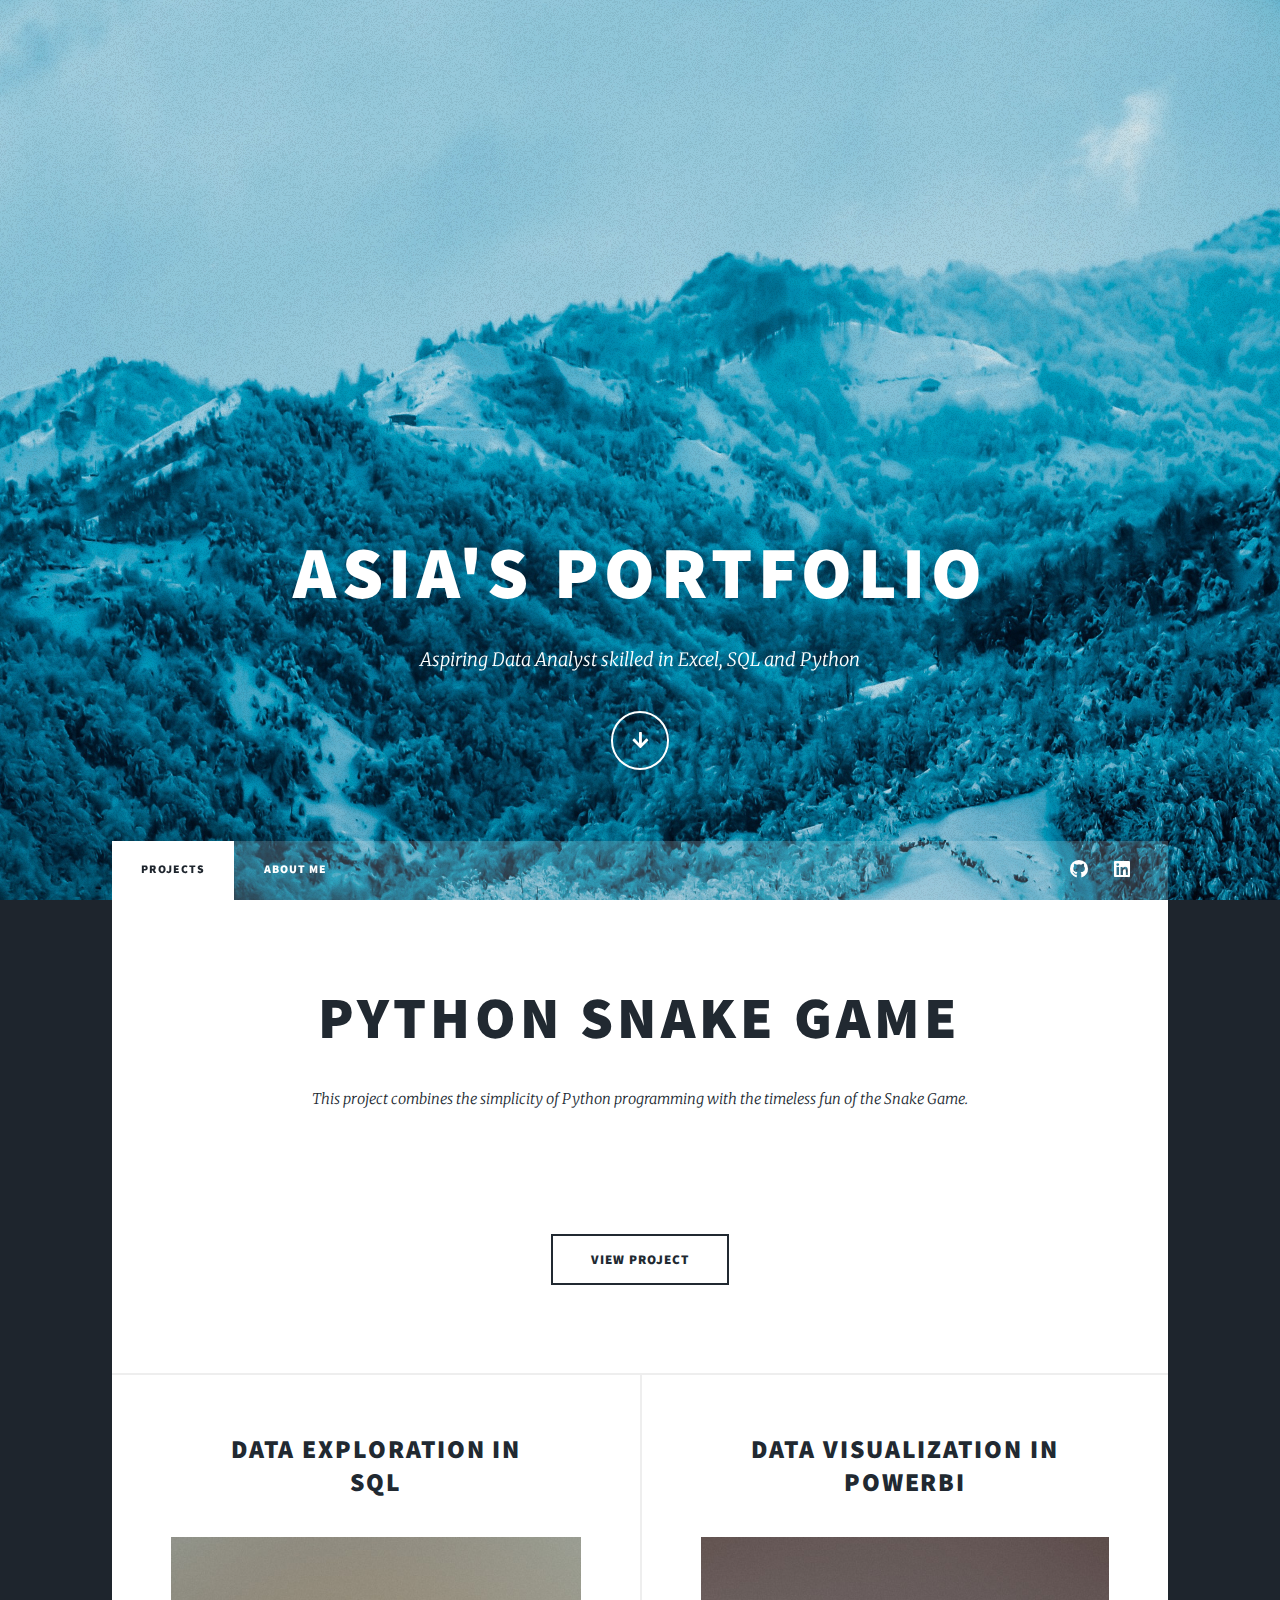
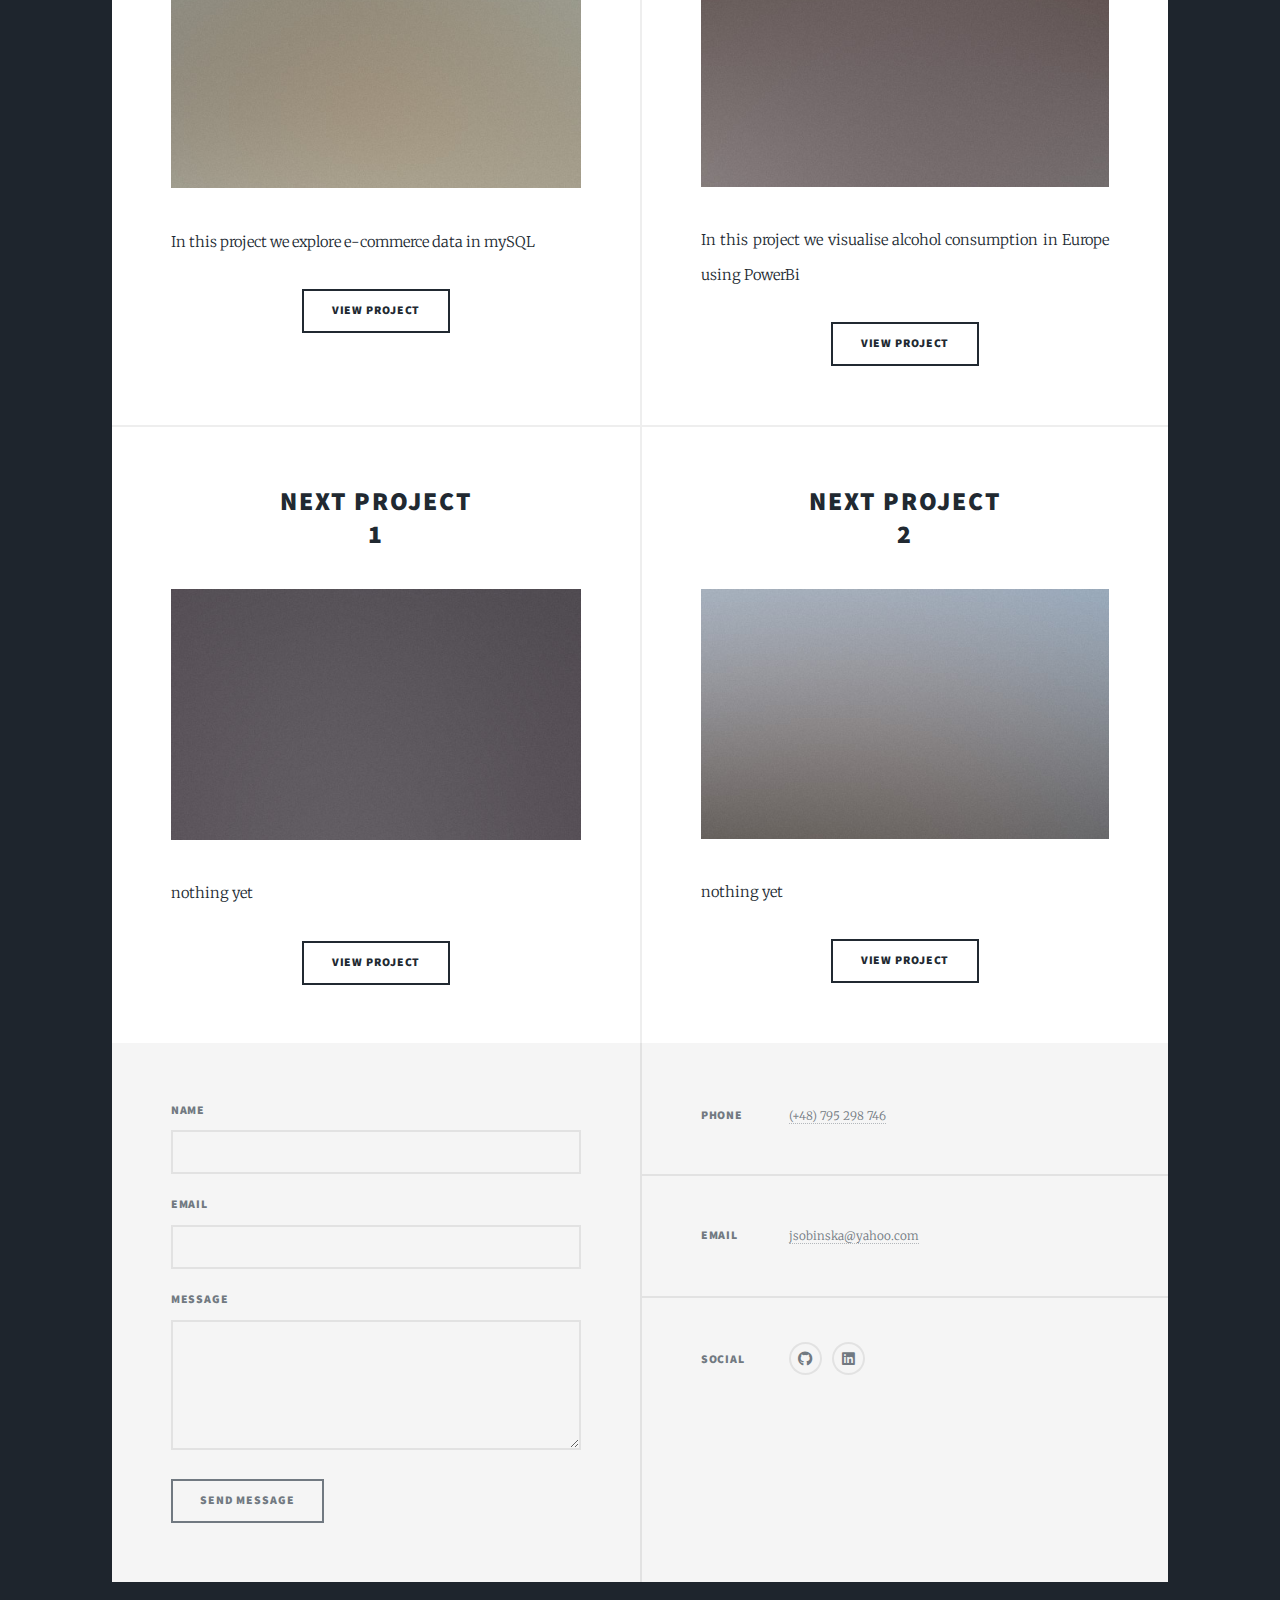
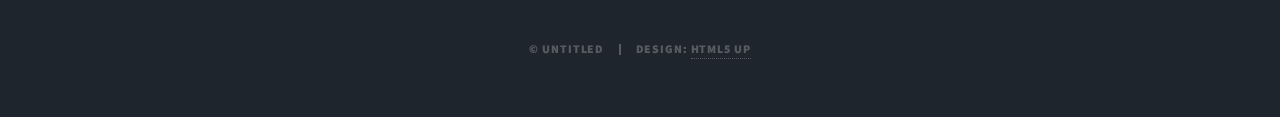
==== commit e091e7ce: "Update index.html" ====
--- a/index.html
+++ b/index.html
@@ -21,7 +21,7 @@
 					<div id="intro">
 						<h1>Asia's Portfolio<br />
 						</h1>
-						<p>Aspiring Data Analyst skilled in Excel, SQL and PowerBi</p>
+						<p>Aspiring Data Analyst skilled in Excel, SQL and Python</p>
 						<ul class="actions">
 							<li><a href="#header" class="button icon solid solo fa-arrow-down scrolly">Continue</a></li>
 						</ul>
@@ -34,27 +34,45 @@
 							<li><a href="generic.html">About me</a></li>
 						</ul>
 						<ul class="icons">
-							<li><a href="#" class="icon brands fa-facebook-f"><span class="label">Facebook</span></a></li>
-							<li><a href="#" class="icon brands fa-instagram"><span class="label">Instagram</span></a></li>
-							<li><a href="#" class="icon brands fa-github"><span class="label">GitHub</span></a></li>
+							<li><a href="https://github.com/JoannaSobinska" target ="_blank" class="icon brands fa-github"><span class="label">GitHub</span></a></li>
+							<li><a href="https://www.linkedin.com/in/joanna-sobinska/" target ="_blank" class="icon brands fa-linkedin"><span class="label">Linkedin</span></a></li>
 						</ul>
 					</nav>
 
 				<!-- Main -->
 					<div id="main">
 
+						<!-- Featured Post
+							<article class="post featured">
+								<header class="major">
+									<h2><a href="elements.html"> SQL Data Cleaning<br />
+									</a></h2>
+									<p>In this project we clean housing data in mySQL</p>
+								</header>
+								<a href="elements.html" class="image main"><img src="images/mountains-7538471.jpg" alt="" /></a>
+								<ul class="actions special">
+									<li><a href="#" class="button large">View Project</a></li>
+								</ul>
+							</article> -->
+
+
+						
 						<!-- Featured Post -->
 							<article class="post featured">
 								<header class="major">
-									<h2><a href="#"> SQL Data Cleaning<br />
+									<h2><a href="snake-game.html"> Python Snake Game <br />
 									</a></h2>
-									<p>In this project we clean housing data in mySQL</p>
+									<p>
+										This project combines the simplicity of Python programming with the timeless fun of the Snake Game. 
+									</p>
 								</header>
-								<a href="#" class="image main"><img src="images/mountains-7538471.jpg" alt="" /></a>
+								<a href="snake-game.html" class="image main"><img src="images/Green-snake.jpg" alt="" /></a>
 								<ul class="actions special">
-									<li><a href="#" class="button large">View Project</a></li>
+									<li><a href="snake-game.html" class="button large">View Project</a></li>
 								</ul>
-							</article>
+							</article>	
+							
+
 
 						<!-- Posts -->
 							<section class="posts">
@@ -142,9 +160,8 @@
 							<section>
 								<h3>Social</h3>
 								<ul class="icons alt">
-									<li><a href="#" class="icon brands alt fa-facebook-f"><span class="label">Facebook</span></a></li>
-									<li><a href="#" class="icon brands alt fa-instagram"><span class="label">Instagram</span></a></li>
-									<li><a href="#" class="icon brands alt fa-linkedin"><span class="label">Linkedin</span></a></li>
+									<li><a href="https://github.com/JoannaSobinska" target ="_blank" class="icon brands fa-github"><span class="label">GitHub</span></a></li>
+									<li><a href="https://www.linkedin.com/in/joanna-sobinska/" target ="_blank" class="icon brands fa-linkedin"><span class="label">Linkedin</span></a></li>
 								</ul>
 							</section>
 						</section>
@@ -167,4 +184,4 @@
 			<script src="assets/js/main.js"></script>
 
 	</body>
-</html>+</html>
